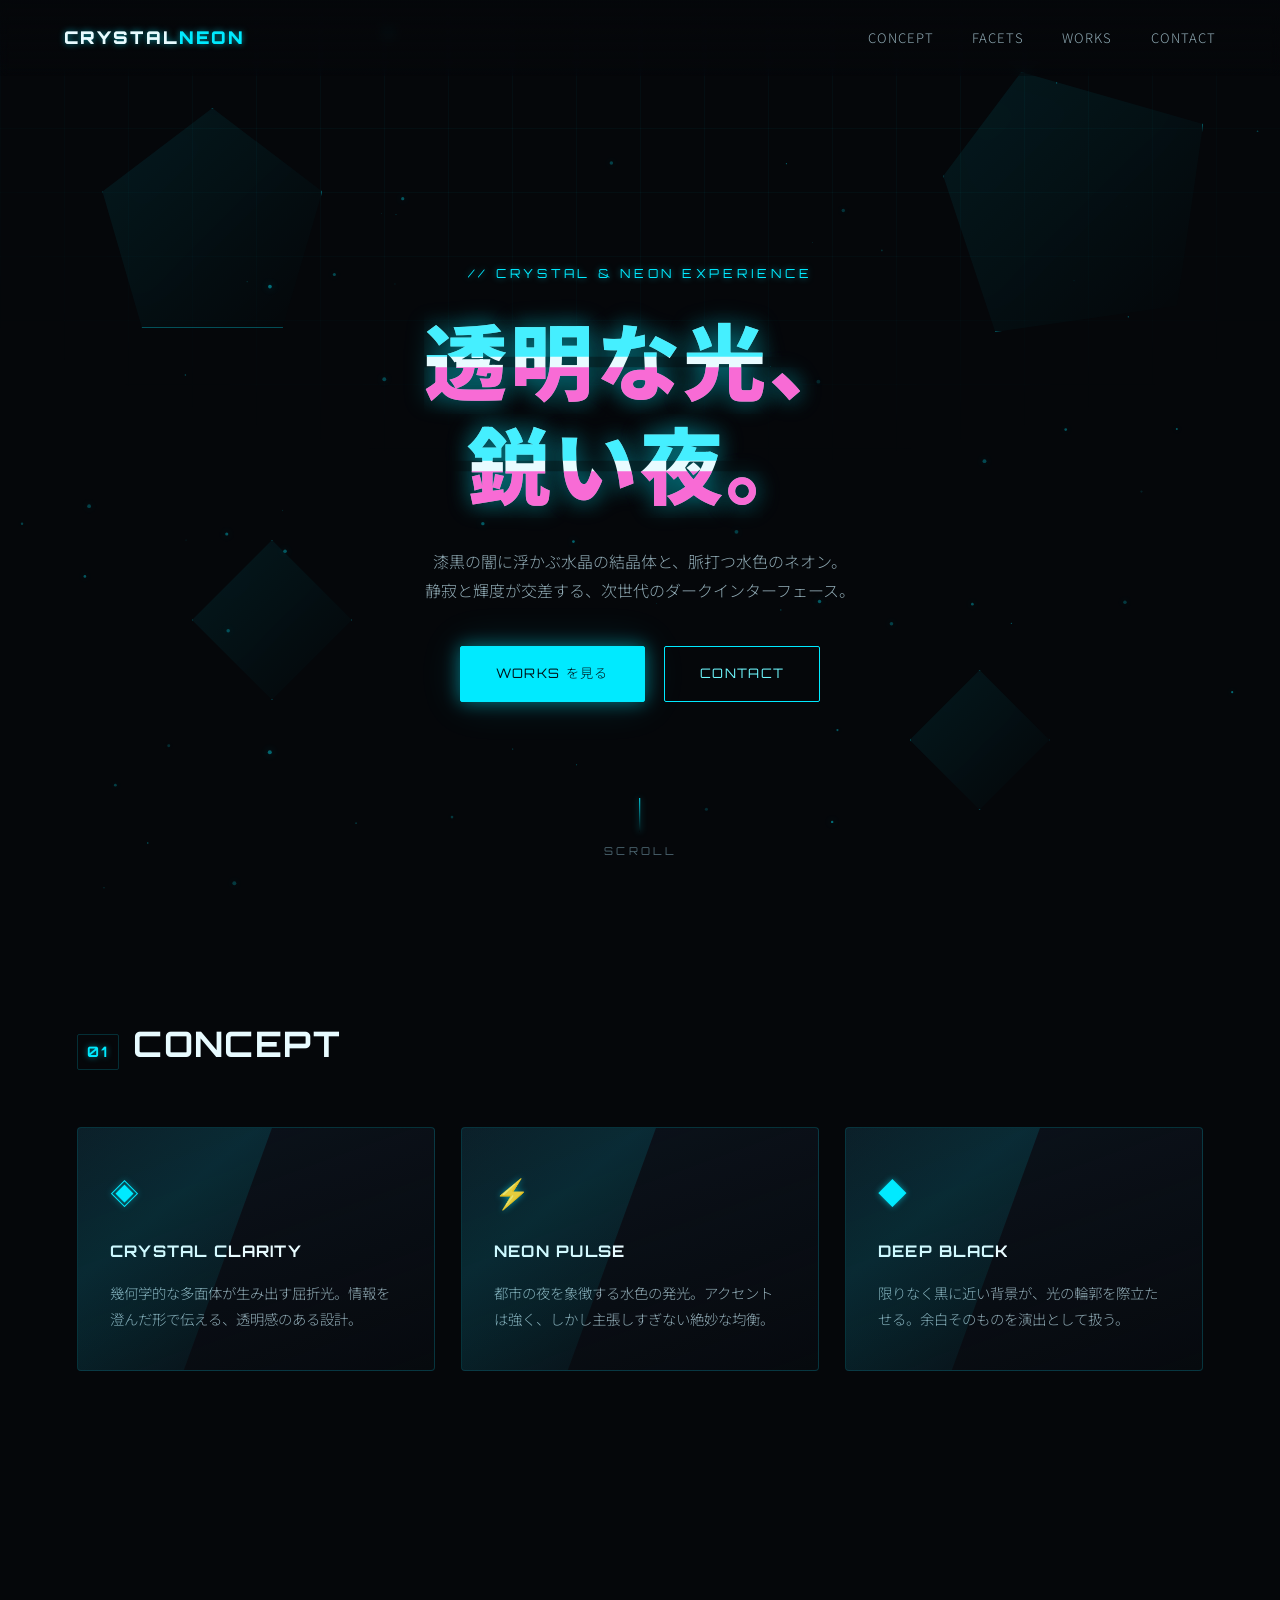
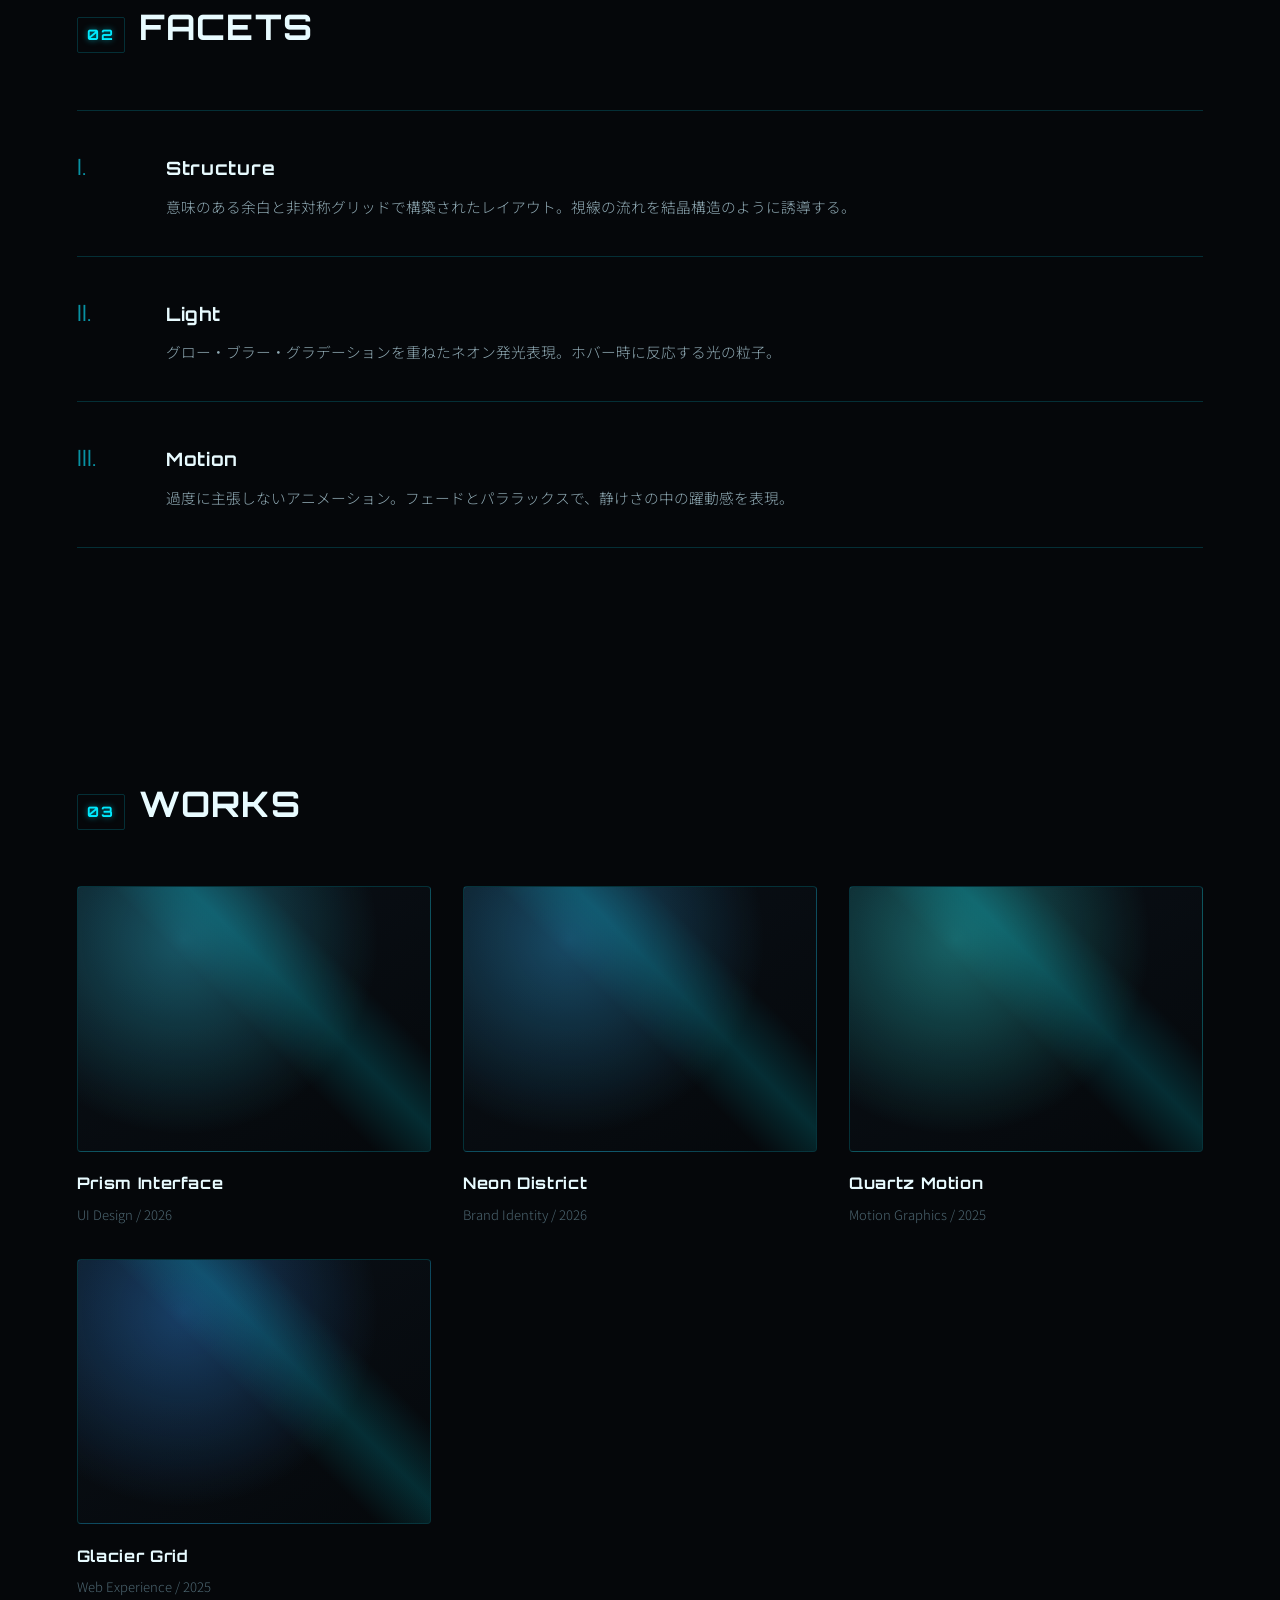
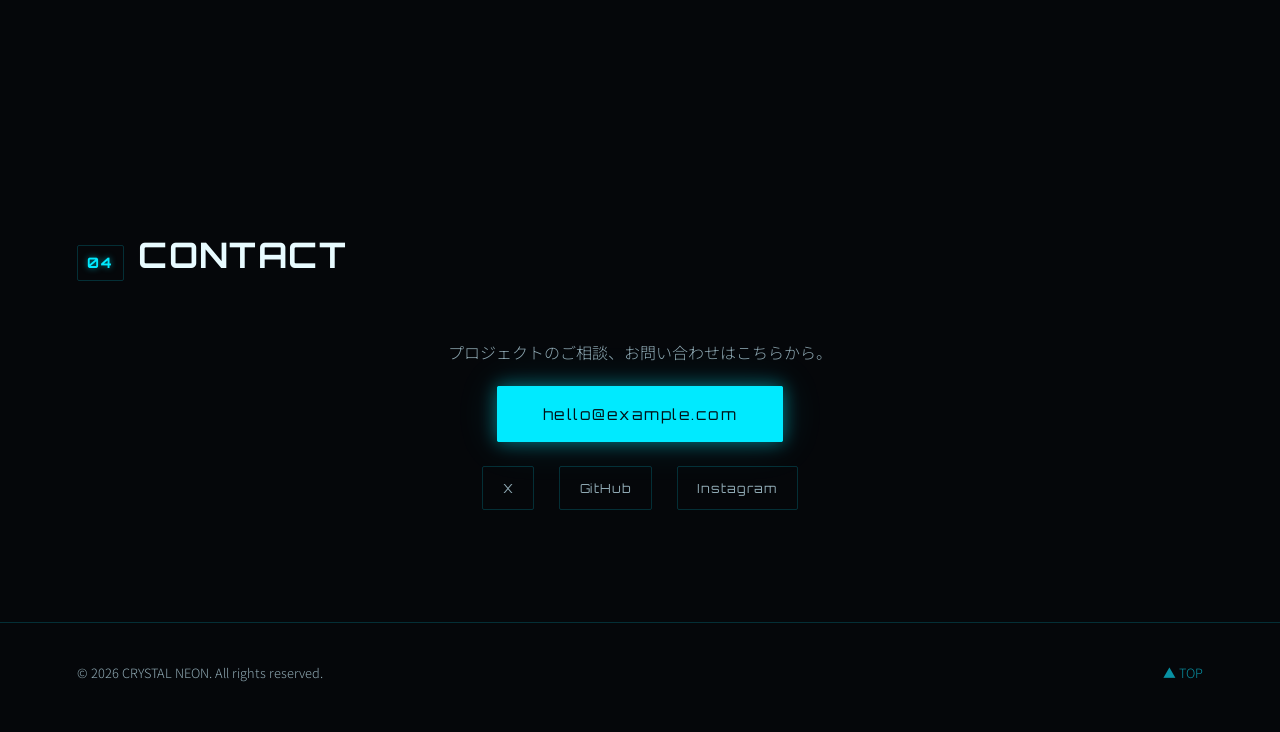
==== index.html @ 11f2b585 "feat: add crystal neon themed GitHub Pages site Add black-base/cyan-neon static landing page with he" ====
<!DOCTYPE html>
<html lang="ja">
<head>
<meta charset="UTF-8">
<meta name="viewport" content="width=device-width, initial-scale=1.0">
<title>CRYSTAL NEON</title>
<meta name="description" content="水晶とネオンをテーマにしたダークUIサイト">
<link rel="icon" href="data:image/svg+xml,<svg xmlns=%22http://www.w3.org/2000/svg%22 viewBox=%220 0 100 100%22><polygon points=%2250,5 90,35 75,95 25,95 10,35%22 fill=%22%2300111a%22 stroke=%22%2300eaff%22 stroke-width=%224%22/></svg>">
<link rel="preconnect" href="https://fonts.googleapis.com">
<link rel="preconnect" href="https://fonts.gstatic.com" crossorigin>
<link href="https://fonts.googleapis.com/css2?family=Orbitron:wght@500;700;900&family=Noto+Sans+JP:wght@300;400;600&display=swap" rel="stylesheet">
<link rel="stylesheet" href="assets/css/style.css">
</head>
<body>

<canvas id="fx" aria-hidden="true"></canvas>

<header class="site-header">
  <a href="#top" class="logo">CRYSTAL<span>NEON</span></a>
  <nav class="nav">
    <a href="#concept">Concept</a>
    <a href="#facets">Facets</a>
    <a href="#works">Works</a>
    <a href="#contact">Contact</a>
  </nav>
  <button class="nav-toggle" id="navToggle" aria-label="メニュー切り替え" aria-expanded="false">
    <span></span><span></span><span></span>
  </button>
</header>

<main id="top">

  <section class="hero" id="hero">
    <div class="hero-crystal" aria-hidden="true">
      <div class="facet f1"></div>
      <div class="facet f2"></div>
      <div class="facet f3"></div>
      <div class="facet f4"></div>
    </div>
    <p class="eyebrow">// CRYSTAL &amp; NEON EXPERIENCE</p>
    <h1 class="hero-title">
      <span class="glitch" data-text="透明な光、">透明な光、</span>
      <span class="glitch" data-text="鋭い夜。">鋭い夜。</span>
    </h1>
    <p class="hero-lead">
      漆黒の闇に浮かぶ水晶の結晶体と、脈打つ水色のネオン。<br>
      静寂と輝度が交差する、次世代のダークインターフェース。
    </p>
    <div class="hero-actions">
      <a href="#works" class="btn btn-primary">WORKS を見る</a>
      <a href="#contact" class="btn btn-ghost">CONTACT</a>
    </div>
    <div class="scroll-hint" aria-hidden="true"><span></span>SCROLL</div>
  </section>

  <section class="concept" id="concept">
    <h2 class="section-title"><span>01</span> CONCEPT</h2>
    <div class="concept-grid">
      <article class="concept-card">
        <div class="concept-icon">◈</div>
        <h3>CRYSTAL CLARITY</h3>
        <p>幾何学的な多面体が生み出す屈折光。情報を澄んだ形で伝える、透明感のある設計。</p>
      </article>
      <article class="concept-card">
        <div class="concept-icon">⚡</div>
        <h3>NEON PULSE</h3>
        <p>都市の夜を象徴する水色の発光。アクセントは強く、しかし主張しすぎない絶妙な均衡。</p>
      </article>
      <article class="concept-card">
        <div class="concept-icon">◆</div>
        <h3>DEEP BLACK</h3>
        <p>限りなく黒に近い背景が、光の輪郭を際立たせる。余白そのものを演出として扱う。</p>
      </article>
    </div>
  </section>

  <section class="facets" id="facets">
    <h2 class="section-title"><span>02</span> FACETS</h2>
    <div class="facet-list">
      <div class="facet-item">
        <span class="facet-num">I.</span>
        <div class="facet-body">
          <h3>Structure</h3>
          <p>意味のある余白と非対称グリッドで構築されたレイアウト。視線の流れを結晶構造のように誘導する。</p>
        </div>
      </div>
      <div class="facet-item">
        <span class="facet-num">II.</span>
        <div class="facet-body">
          <h3>Light</h3>
          <p>グロー・ブラー・グラデーションを重ねたネオン発光表現。ホバー時に反応する光の粒子。</p>
        </div>
      </div>
      <div class="facet-item">
        <span class="facet-num">III.</span>
        <div class="facet-body">
          <h3>Motion</h3>
          <p>過度に主張しないアニメーション。フェードとパララックスで、静けさの中の躍動感を表現。</p>
        </div>
      </div>
    </div>
  </section>

  <section class="works" id="works">
    <h2 class="section-title"><span>03</span> WORKS</h2>
    <div class="works-grid">
      <a class="work-card" href="#">
        <div class="work-thumb" style="--hue:190"></div>
        <h3>Prism Interface</h3>
        <p>UI Design / 2026</p>
      </a>
      <a class="work-card" href="#">
        <div class="work-thumb" style="--hue:200"></div>
        <h3>Neon District</h3>
        <p>Brand Identity / 2026</p>
      </a>
      <a class="work-card" href="#">
        <div class="work-thumb" style="--hue:180"></div>
        <h3>Quartz Motion</h3>
        <p>Motion Graphics / 2025</p>
      </a>
      <a class="work-card" href="#">
        <div class="work-thumb" style="--hue:210"></div>
        <h3>Glacier Grid</h3>
        <p>Web Experience / 2025</p>
      </a>
    </div>
  </section>

  <section class="contact" id="contact">
    <h2 class="section-title"><span>04</span> CONTACT</h2>
    <p class="contact-lead">プロジェクトのご相談、お問い合わせはこちらから。</p>
    <a class="btn btn-primary btn-large" href="mailto:hello@example.com">hello@example.com</a>
    <ul class="social-list">
      <li><a href="#" aria-label="X (Twitter)">X</a></li>
      <li><a href="#" aria-label="GitHub">GitHub</a></li>
      <li><a href="#" aria-label="Instagram">Instagram</a></li>
    </ul>
  </section>

</main>

<footer class="site-footer">
  <p>&copy; 2026 CRYSTAL NEON. All rights reserved.</p>
  <a href="#top" class="to-top">▲ TOP</a>
</footer>

<script src="assets/js/main.js" defer></script>
</body>
</html>
---- assets/css/style.css ----
/* =========================================================
   CRYSTAL NEON — base stylesheet
   Theme: black base / cyan neon highlight / faceted crystal motifs
   ========================================================= */

:root {
  --bg: #05070a;
  --bg-soft: #0a0f16;
  --panel: #0c131c;
  --panel-border: rgba(0, 234, 255, 0.18);
  --cyan: #00eaff;
  --cyan-soft: #6ff9ff;
  --cyan-dim: #0891a3;
  --ink: #e8fbff;
  --ink-dim: #8fa9b3;
  --ink-faint: #4c6570;

  --font-display: "Orbitron", "Noto Sans JP", sans-serif;
  --font-body: "Noto Sans JP", "Hiragino Kaku Gothic ProN", sans-serif;

  --glow-sm: 0 0 6px rgba(0, 234, 255, 0.55);
  --glow-md: 0 0 18px rgba(0, 234, 255, 0.45), 0 0 40px rgba(0, 234, 255, 0.15);
  --glow-lg: 0 0 40px rgba(0, 234, 255, 0.35), 0 0 90px rgba(0, 234, 255, 0.12);

  --ease: cubic-bezier(0.22, 1, 0.36, 1);
}

* { box-sizing: border-box; }

html {
  scroll-behavior: smooth;
}

body {
  margin: 0;
  background: var(--bg);
  color: var(--ink);
  font-family: var(--font-body);
  font-weight: 300;
  line-height: 1.8;
  overflow-x: hidden;
  -webkit-font-smoothing: antialiased;
}

::selection {
  background: var(--cyan);
  color: #00151a;
}

a {
  color: inherit;
  text-decoration: none;
}

img { max-width: 100%; display: block; }

h1, h2, h3 {
  font-family: var(--font-display);
  margin: 0;
  letter-spacing: 0.04em;
}

p { margin: 0; color: var(--ink-dim); }

/* background canvas: drifting neon particles */
#fx {
  position: fixed;
  inset: 0;
  width: 100%;
  height: 100%;
  z-index: 0;
  pointer-events: none;
  opacity: 0.7;
}

/* subtle crystalline grid overlay across whole page */
body::before {
  content: "";
  position: fixed;
  inset: 0;
  z-index: 0;
  pointer-events: none;
  background-image:
    linear-gradient(rgba(0, 234, 255, 0.035) 1px, transparent 1px),
    linear-gradient(90deg, rgba(0, 234, 255, 0.035) 1px, transparent 1px);
  background-size: 64px 64px;
  mask-image: radial-gradient(ellipse 80% 60% at 50% 0%, #000 40%, transparent 90%);
}

main, header, footer { position: relative; z-index: 1; }

/* =========================
   Header / Nav
   ========================= */
.site-header {
  position: fixed;
  top: 0;
  left: 0;
  right: 0;
  z-index: 50;
  display: flex;
  align-items: center;
  justify-content: space-between;
  padding: 1.4rem clamp(1.25rem, 5vw, 4rem);
  background: linear-gradient(to bottom, rgba(5, 7, 10, 0.9), transparent);
  backdrop-filter: blur(6px);
}

.logo {
  font-family: var(--font-display);
  font-weight: 900;
  font-size: 1.1rem;
  letter-spacing: 0.12em;
  color: var(--ink);
  text-shadow: var(--glow-sm);
}
.logo span { color: var(--cyan); }

.nav {
  display: flex;
  gap: clamp(1.2rem, 3vw, 2.4rem);
}

.nav a {
  position: relative;
  font-size: 0.82rem;
  letter-spacing: 0.08em;
  color: var(--ink-dim);
  text-transform: uppercase;
  transition: color 0.3s var(--ease);
}
.nav a::after {
  content: "";
  position: absolute;
  left: 0;
  bottom: -6px;
  width: 0;
  height: 1px;
  background: var(--cyan);
  box-shadow: var(--glow-sm);
  transition: width 0.35s var(--ease);
}
.nav a:hover {
  color: var(--cyan-soft);
}
.nav a:hover::after { width: 100%; }

.nav-toggle {
  display: none;
  flex-direction: column;
  gap: 5px;
  background: none;
  border: none;
  cursor: pointer;
  padding: 8px;
}
.nav-toggle span {
  width: 22px;
  height: 2px;
  background: var(--cyan);
  box-shadow: var(--glow-sm);
  transition: transform 0.3s var(--ease), opacity 0.3s var(--ease);
}

/* =========================
   Hero
   ========================= */
.hero {
  min-height: 100vh;
  display: flex;
  flex-direction: column;
  align-items: center;
  justify-content: center;
  text-align: center;
  padding: 8rem 1.5rem 4rem;
  position: relative;
}

.hero-crystal {
  position: absolute;
  inset: 0;
  z-index: -1;
  pointer-events: none;
}
.facet {
  position: absolute;
  border: 1px solid rgba(0, 234, 255, 0.28);
  background: linear-gradient(135deg, rgba(0, 234, 255, 0.08), rgba(0, 234, 255, 0));
  filter: drop-shadow(0 0 24px rgba(0, 234, 255, 0.18));
  animation: drift 14s ease-in-out infinite;
}
.f1 {
  width: 220px; height: 220px; top: 12%; left: 8%;
  clip-path: polygon(50% 0%, 100% 38%, 82% 100%, 18% 100%, 0% 38%);
  animation-delay: 0s;
}
.f2 {
  width: 160px; height: 160px; top: 60%; left: 15%;
  clip-path: polygon(50% 0%, 100% 50%, 50% 100%, 0% 50%);
  animation-delay: -4s;
}
.f3 {
  width: 260px; height: 260px; top: 8%; right: 6%;
  clip-path: polygon(30% 0%, 100% 20%, 90% 90%, 20% 100%, 0% 40%);
  animation-delay: -8s;
}
.f4 {
  width: 140px; height: 140px; bottom: 10%; right: 18%;
  clip-path: polygon(50% 0%, 100% 50%, 50% 100%, 0% 50%);
  animation-delay: -2s;
}

@keyframes drift {
  0%, 100% { transform: translateY(0) rotate(0deg); }
  50% { transform: translateY(-24px) rotate(6deg); }
}

.eyebrow {
  font-family: var(--font-display);
  font-size: 0.78rem;
  letter-spacing: 0.3em;
  color: var(--cyan);
  text-shadow: var(--glow-sm);
  margin-bottom: 1.6rem;
}

.hero-title {
  font-size: clamp(2.4rem, 7vw, 5.2rem);
  font-weight: 900;
  color: var(--ink);
  line-height: 1.25;
}
.hero-title span { display: block; }

.glitch {
  position: relative;
  display: inline-block;
  color: var(--ink);
  text-shadow: 0 0 24px rgba(0, 234, 255, 0.35);
}
.glitch::before,
.glitch::after {
  content: attr(data-text);
  position: absolute;
  inset: 0;
  opacity: 0.7;
}
.glitch::before {
  color: var(--cyan);
  clip-path: inset(0 0 55% 0);
  animation: glitch-a 5s infinite linear;
}
.glitch::after {
  color: #ff2ec4;
  clip-path: inset(55% 0 0 0);
  animation: glitch-b 6.5s infinite linear;
}
@keyframes glitch-a {
  0%, 92%, 100% { transform: translate(0, 0); opacity: 0; }
  93% { transform: translate(-3px, -1px); opacity: 0.8; }
  95% { transform: translate(3px, 1px); opacity: 0.6; }
  97% { transform: translate(-2px, 0); opacity: 0; }
}
@keyframes glitch-b {
  0%, 90%, 100% { transform: translate(0, 0); opacity: 0; }
  91% { transform: translate(3px, 1px); opacity: 0.7; }
  94% { transform: translate(-3px, -1px); opacity: 0.5; }
  96% { transform: translate(2px, 0); opacity: 0; }
}

.hero-lead {
  margin-top: 1.8rem;
  max-width: 42em;
  font-size: 1rem;
  color: var(--ink-dim);
}

.hero-actions {
  margin-top: 2.6rem;
  display: flex;
  gap: 1.2rem;
  flex-wrap: wrap;
  justify-content: center;
}

.btn {
  font-family: var(--font-display);
  font-size: 0.82rem;
  letter-spacing: 0.1em;
  padding: 0.95rem 2.2rem;
  border-radius: 2px;
  border: 1px solid var(--cyan);
  transition: all 0.35s var(--ease);
  position: relative;
  overflow: hidden;
}
.btn-primary {
  background: var(--cyan);
  color: #001217;
  box-shadow: var(--glow-md);
}
.btn-primary:hover {
  box-shadow: var(--glow-lg);
  transform: translateY(-2px);
}
.btn-ghost {
  background: transparent;
  color: var(--cyan-soft);
}
.btn-ghost:hover {
  background: rgba(0, 234, 255, 0.08);
  box-shadow: var(--glow-sm);
  transform: translateY(-2px);
}
.btn-large {
  padding: 1.1rem 2.8rem;
  font-size: 0.95rem;
}

.scroll-hint {
  position: absolute;
  bottom: 2.4rem;
  left: 50%;
  transform: translateX(-50%);
  display: flex;
  flex-direction: column;
  align-items: center;
  gap: 0.6rem;
  font-family: var(--font-display);
  font-size: 0.68rem;
  letter-spacing: 0.3em;
  color: var(--ink-faint);
}
.scroll-hint span {
  width: 1px;
  height: 34px;
  background: linear-gradient(var(--cyan), transparent);
  box-shadow: var(--glow-sm);
  animation: scroll-line 2.2s ease-in-out infinite;
}
@keyframes scroll-line {
  0% { transform: scaleY(0); transform-origin: top; opacity: 0; }
  40% { transform: scaleY(1); transform-origin: top; opacity: 1; }
  60% { transform: scaleY(1); transform-origin: bottom; opacity: 1; }
  100% { transform: scaleY(0); transform-origin: bottom; opacity: 0; }
}

/* =========================
   Section shared
   ========================= */
section {
  padding: 7rem clamp(1.5rem, 6vw, 6rem);
  max-width: 1280px;
  margin: 0 auto;
}

.section-title {
  display: flex;
  align-items: baseline;
  gap: 0.9rem;
  font-size: clamp(1.6rem, 3vw, 2.2rem);
  color: var(--ink);
  margin-bottom: 3.2rem;
}
.section-title span {
  font-size: 0.9rem;
  color: var(--cyan);
  text-shadow: var(--glow-sm);
  border: 1px solid var(--panel-border);
  padding: 0.25rem 0.6rem;
  border-radius: 2px;
}

/* reveal-on-scroll */
.reveal {
  opacity: 0;
  transform: translateY(28px);
  transition: opacity 0.8s var(--ease), transform 0.8s var(--ease);
}
.reveal.is-visible {
  opacity: 1;
  transform: translateY(0);
}

/* =========================
   Concept
   ========================= */
.concept-grid {
  display: grid;
  grid-template-columns: repeat(auto-fit, minmax(240px, 1fr));
  gap: 1.6rem;
}

.concept-card {
  background: linear-gradient(160deg, var(--panel), rgba(10, 15, 22, 0.4));
  border: 1px solid var(--panel-border);
  border-radius: 4px;
  padding: 2.4rem 2rem;
  position: relative;
  overflow: hidden;
  transition: transform 0.4s var(--ease), border-color 0.4s var(--ease), box-shadow 0.4s var(--ease);
}
.concept-card::before {
  content: "";
  position: absolute;
  top: -60%;
  left: -20%;
  width: 60%;
  height: 220%;
  background: linear-gradient(120deg, transparent, rgba(0, 234, 255, 0.12), transparent);
  transform: rotate(20deg);
  transition: transform 0.6s var(--ease);
}
.concept-card:hover {
  transform: translateY(-6px);
  border-color: var(--cyan);
  box-shadow: var(--glow-md);
}
.concept-card:hover::before {
  transform: rotate(20deg) translateX(160%);
}
.concept-icon {
  font-size: 1.8rem;
  color: var(--cyan);
  text-shadow: var(--glow-sm);
  margin-bottom: 1.2rem;
}
.concept-card h3 {
  font-size: 1rem;
  letter-spacing: 0.08em;
  margin-bottom: 0.9rem;
  color: var(--ink);
}
.concept-card p {
  font-size: 0.9rem;
}

/* =========================
   Facets (list)
   ========================= */
.facet-list {
  display: flex;
  flex-direction: column;
  gap: 0;
}
.facet-item {
  display: flex;
  gap: 2rem;
  padding: 2.2rem 0;
  border-top: 1px solid var(--panel-border);
  align-items: baseline;
}
.facet-item:last-child { border-bottom: 1px solid var(--panel-border); }

.facet-num {
  font-family: var(--font-display);
  font-size: 1.4rem;
  color: var(--cyan-dim);
  min-width: 3ch;
}
.facet-body h3 {
  font-size: 1.15rem;
  color: var(--ink);
  margin-bottom: 0.6rem;
}
.facet-body p {
  font-size: 0.92rem;
  max-width: 52em;
}

/* =========================
   Works
   ========================= */
.works-grid {
  display: grid;
  grid-template-columns: repeat(auto-fit, minmax(260px, 1fr));
  gap: 2rem;
}
.work-card {
  display: block;
  group: work;
}
.work-thumb {
  aspect-ratio: 4 / 3;
  border-radius: 4px;
  border: 1px solid var(--panel-border);
  background:
    radial-gradient(circle at 30% 20%, hsla(var(--hue, 190), 100%, 60%, 0.35), transparent 60%),
    linear-gradient(150deg, #0a1017, #05080b);
  position: relative;
  overflow: hidden;
  transition: border-color 0.4s var(--ease), box-shadow 0.4s var(--ease), transform 0.4s var(--ease);
}
.work-thumb::after {
  content: "";
  position: absolute;
  inset: 0;
  background-image: linear-gradient(45deg, transparent 45%, rgba(0,234,255,0.16) 50%, transparent 55%);
  background-size: 250% 250%;
  background-position: 0% 0%;
  transition: background-position 0.7s var(--ease);
}
.work-card:hover .work-thumb {
  transform: translateY(-4px);
  border-color: var(--cyan);
  box-shadow: var(--glow-md);
}
.work-card:hover .work-thumb::after {
  background-position: 100% 100%;
}
.work-card h3 {
  margin-top: 1.1rem;
  font-size: 1rem;
  color: var(--ink);
}
.work-card p {
  margin-top: 0.3rem;
  font-size: 0.82rem;
  color: var(--ink-faint);
}

/* =========================
   Contact
   ========================= */
.contact {
  text-align: center;
}
.contact-lead {
  font-size: 1rem;
  margin-bottom: 2rem;
}
.social-list {
  list-style: none;
  display: flex;
  gap: 1.6rem;
  justify-content: center;
  margin: 2.4rem 0 0;
  padding: 0;
}
.social-list a {
  font-family: var(--font-display);
  font-size: 0.78rem;
  letter-spacing: 0.08em;
  color: var(--ink-dim);
  border: 1px solid var(--panel-border);
  padding: 0.6rem 1.2rem;
  border-radius: 2px;
  transition: all 0.3s var(--ease);
  display: inline-block;
}
.social-list a:hover {
  color: var(--cyan);
  border-color: var(--cyan);
  box-shadow: var(--glow-sm);
}

/* =========================
   Footer
   ========================= */
.site-footer {
  display: flex;
  align-items: center;
  justify-content: space-between;
  padding: 2.4rem clamp(1.5rem, 6vw, 6rem) 3rem;
  border-top: 1px solid var(--panel-border);
  font-size: 0.8rem;
  color: var(--ink-faint);
  max-width: 1280px;
  margin: 0 auto;
}
.to-top {
  color: var(--cyan-dim);
  transition: color 0.3s var(--ease), text-shadow 0.3s var(--ease);
}
.to-top:hover {
  color: var(--cyan);
  text-shadow: var(--glow-sm);
}

/* =========================
   Responsive
   ========================= */
@media (max-width: 760px) {
  .nav {
    position: fixed;
    top: 0;
    right: 0;
    height: 100vh;
    width: min(78vw, 320px);
    background: rgba(5, 8, 11, 0.97);
    border-left: 1px solid var(--panel-border);
    flex-direction: column;
    justify-content: center;
    align-items: flex-start;
    gap: 2rem;
    padding: 2rem 2.4rem;
    transform: translateX(100%);
    transition: transform 0.4s var(--ease);
  }
  .nav.is-open { transform: translateX(0); }
  .nav-toggle { display: flex; }
  .nav-toggle.is-open span:nth-child(1) { transform: translateY(7px) rotate(45deg); }
  .nav-toggle.is-open span:nth-child(2) { opacity: 0; }
  .nav-toggle.is-open span:nth-child(3) { transform: translateY(-7px) rotate(-45deg); }

  .site-footer { flex-direction: column; gap: 1rem; text-align: center; }
}

@media (prefers-reduced-motion: reduce) {
  html { scroll-behavior: auto; }
  .facet, .glitch::before, .glitch::after, .scroll-hint span {
    animation: none !important;
  }
  .reveal {
    opacity: 1;
    transform: none;
    transition: none;
  }
}
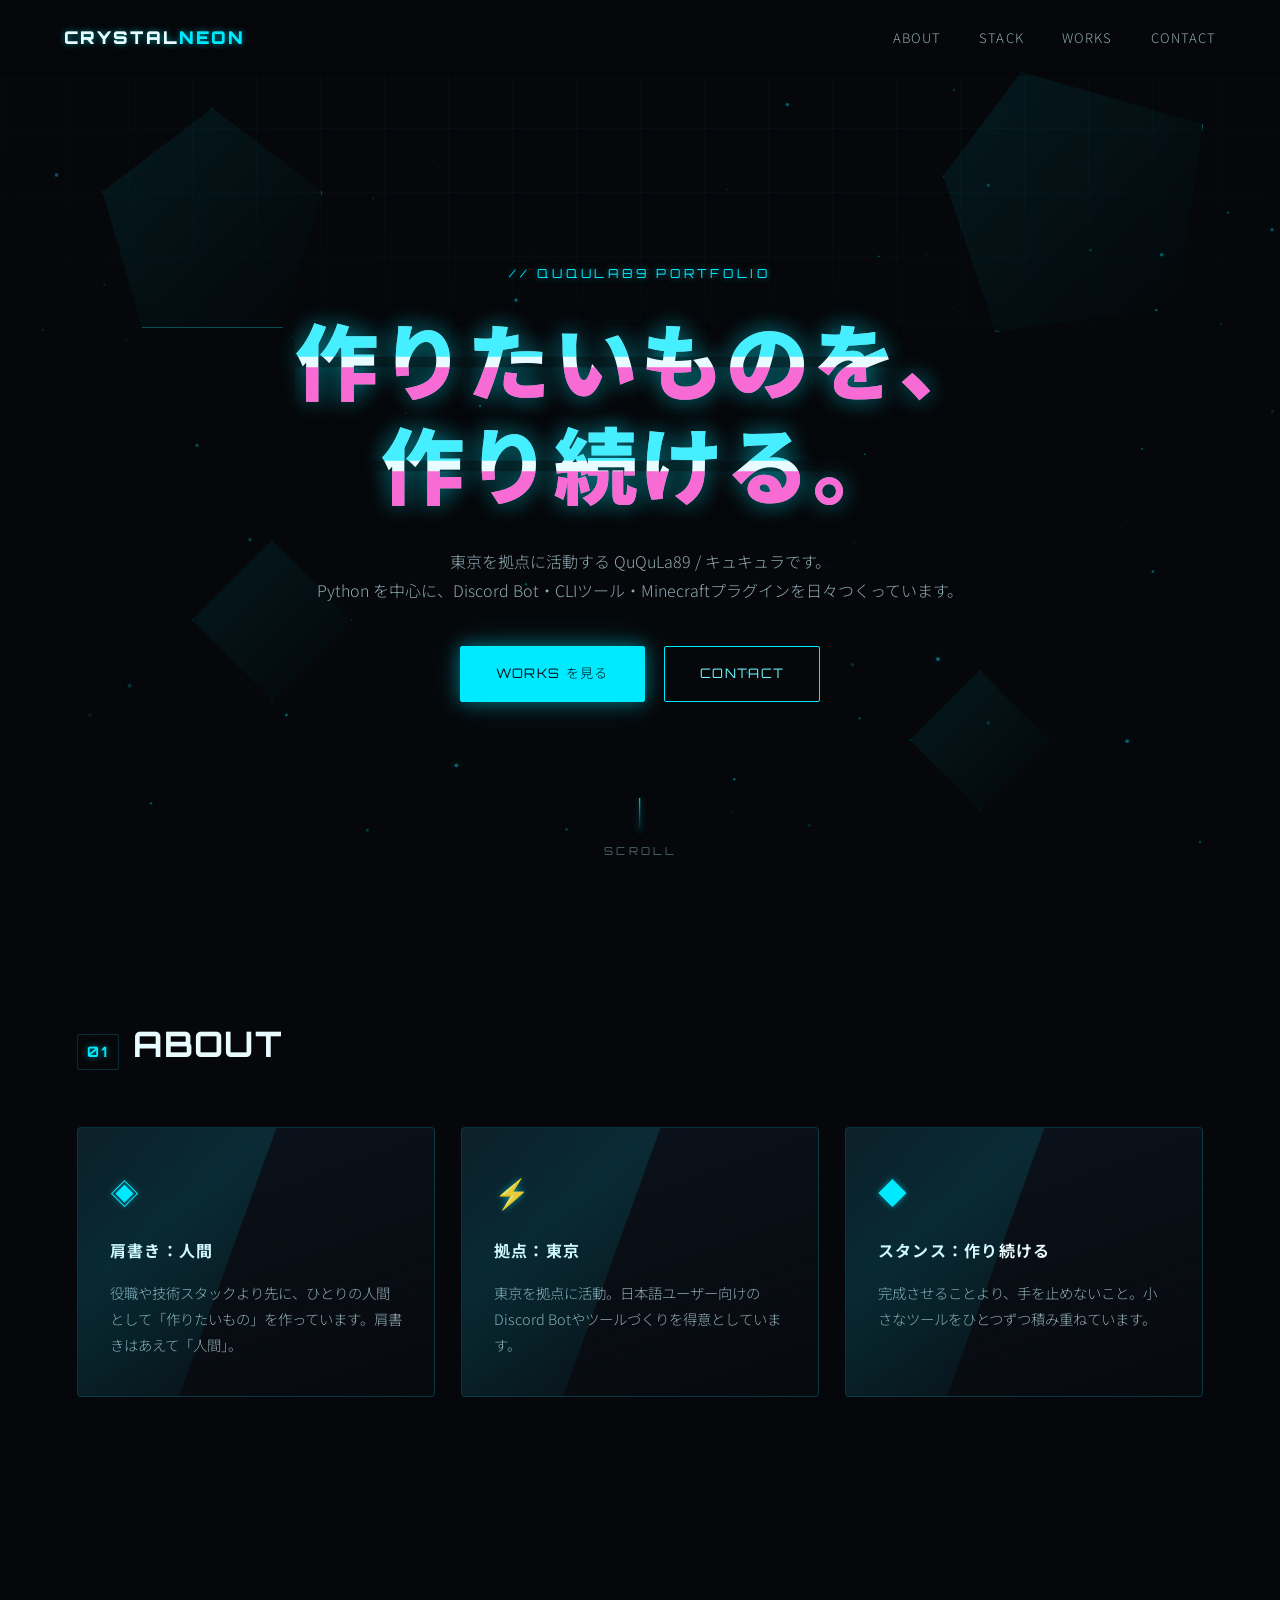
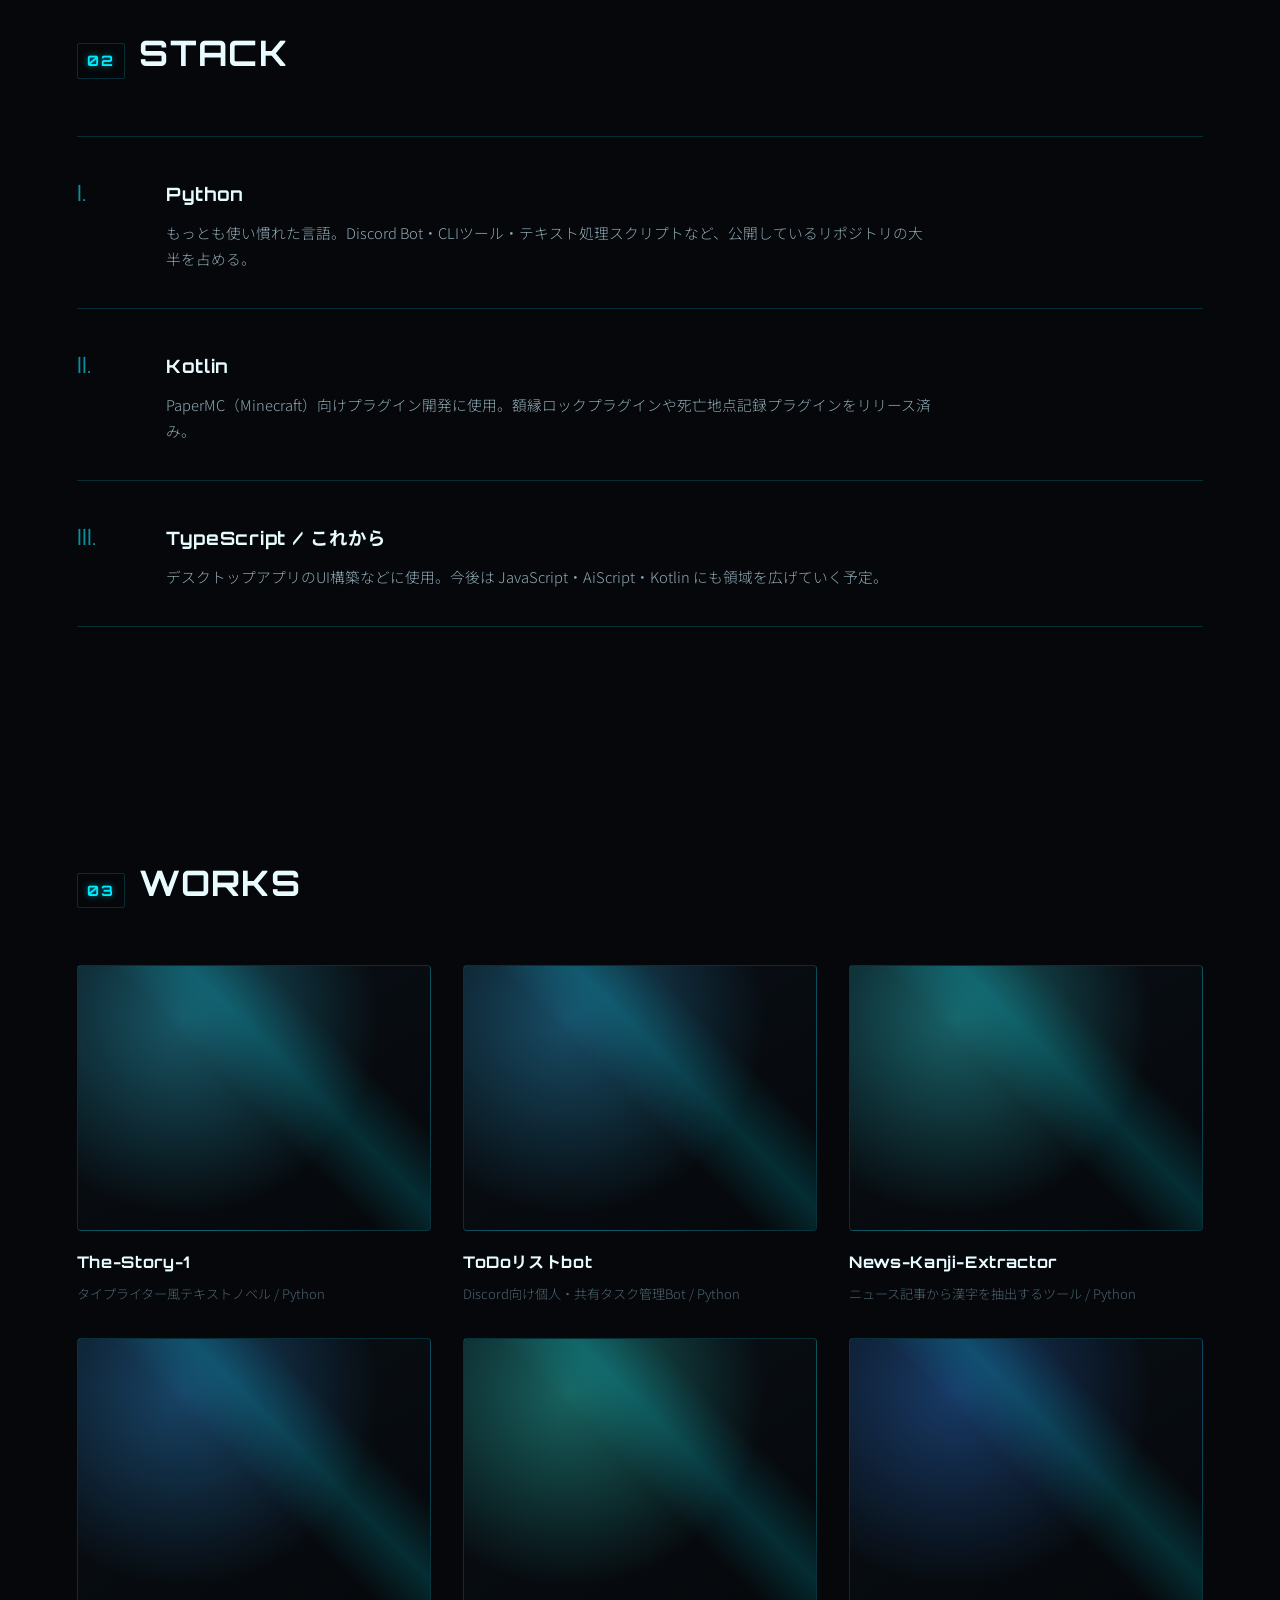
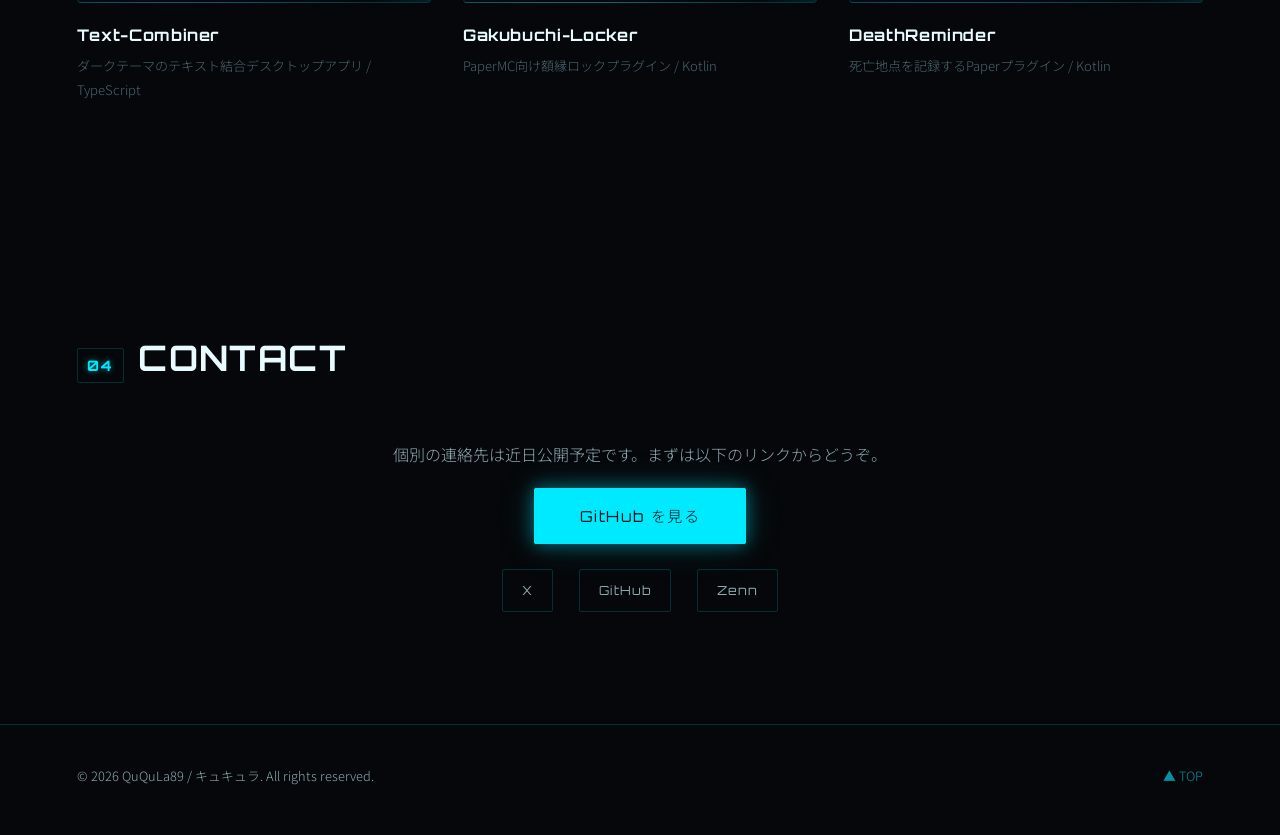
==== commit 3efe36d9: "content: personalize copy for QuQuLa89 based on actual GitHub profile Replace placeholder hero/about" ====
--- a/index.html
+++ b/index.html
@@ -3,8 +3,8 @@
 <head>
 <meta charset="UTF-8">
 <meta name="viewport" content="width=device-width, initial-scale=1.0">
-<title>CRYSTAL NEON</title>
-<meta name="description" content="水晶とネオンをテーマにしたダークUIサイト">
+<title>CRYSTAL NEON | QuQuLa89 Portfolio</title>
+<meta name="description" content="QuQuLa89（キュキュラ）のポートフォリオサイト。Python・Kotlin・TypeScriptで作るツール、Discord Bot、Minecraftプラグインを紹介。">
 <link rel="icon" href="data:image/svg+xml,<svg xmlns=%22http://www.w3.org/2000/svg%22 viewBox=%220 0 100 100%22><polygon points=%2250,5 90,35 75,95 25,95 10,35%22 fill=%22%2300111a%22 stroke=%22%2300eaff%22 stroke-width=%224%22/></svg>">
 <link rel="preconnect" href="https://fonts.googleapis.com">
 <link rel="preconnect" href="https://fonts.gstatic.com" crossorigin>
@@ -18,8 +18,8 @@
 <header class="site-header">
   <a href="#top" class="logo">CRYSTAL<span>NEON</span></a>
   <nav class="nav">
-    <a href="#concept">Concept</a>
-    <a href="#facets">Facets</a>
+    <a href="#concept">About</a>
+    <a href="#facets">Stack</a>
     <a href="#works">Works</a>
     <a href="#contact">Contact</a>
   </nav>
@@ -37,14 +37,14 @@
       <div class="facet f3"></div>
       <div class="facet f4"></div>
     </div>
-    <p class="eyebrow">// CRYSTAL &amp; NEON EXPERIENCE</p>
+    <p class="eyebrow">// QUQULA89 PORTFOLIO</p>
     <h1 class="hero-title">
-      <span class="glitch" data-text="透明な光、">透明な光、</span>
-      <span class="glitch" data-text="鋭い夜。">鋭い夜。</span>
+      <span class="glitch" data-text="作りたいものを、">作りたいものを、</span>
+      <span class="glitch" data-text="作り続ける。">作り続ける。</span>
     </h1>
     <p class="hero-lead">
-      漆黒の闇に浮かぶ水晶の結晶体と、脈打つ水色のネオン。<br>
-      静寂と輝度が交差する、次世代のダークインターフェース。
+      東京を拠点に活動する QuQuLa89 / キュキュラです。<br>
+      Python を中心に、Discord Bot・CLIツール・Minecraftプラグインを日々つくっています。
     </p>
     <div class="hero-actions">
       <a href="#works" class="btn btn-primary">WORKS を見る</a>
@@ -54,48 +54,48 @@
   </section>
 
   <section class="concept" id="concept">
-    <h2 class="section-title"><span>01</span> CONCEPT</h2>
+    <h2 class="section-title"><span>01</span> ABOUT</h2>
     <div class="concept-grid">
       <article class="concept-card">
         <div class="concept-icon">◈</div>
-        <h3>CRYSTAL CLARITY</h3>
-        <p>幾何学的な多面体が生み出す屈折光。情報を澄んだ形で伝える、透明感のある設計。</p>
+        <h3>肩書き：人間</h3>
+        <p>役職や技術スタックより先に、ひとりの人間として「作りたいもの」を作っています。肩書きはあえて「人間」。</p>
       </article>
       <article class="concept-card">
         <div class="concept-icon">⚡</div>
-        <h3>NEON PULSE</h3>
-        <p>都市の夜を象徴する水色の発光。アクセントは強く、しかし主張しすぎない絶妙な均衡。</p>
+        <h3>拠点：東京</h3>
+        <p>東京を拠点に活動。日本語ユーザー向けのDiscord Botやツールづくりを得意としています。</p>
       </article>
       <article class="concept-card">
         <div class="concept-icon">◆</div>
-        <h3>DEEP BLACK</h3>
-        <p>限りなく黒に近い背景が、光の輪郭を際立たせる。余白そのものを演出として扱う。</p>
+        <h3>スタンス：作り続ける</h3>
+        <p>完成させることより、手を止めないこと。小さなツールをひとつずつ積み重ねています。</p>
       </article>
     </div>
   </section>
 
   <section class="facets" id="facets">
-    <h2 class="section-title"><span>02</span> FACETS</h2>
+    <h2 class="section-title"><span>02</span> STACK</h2>
     <div class="facet-list">
       <div class="facet-item">
         <span class="facet-num">I.</span>
         <div class="facet-body">
-          <h3>Structure</h3>
-          <p>意味のある余白と非対称グリッドで構築されたレイアウト。視線の流れを結晶構造のように誘導する。</p>
+          <h3>Python</h3>
+          <p>もっとも使い慣れた言語。Discord Bot・CLIツール・テキスト処理スクリプトなど、公開しているリポジトリの大半を占める。</p>
         </div>
       </div>
       <div class="facet-item">
         <span class="facet-num">II.</span>
         <div class="facet-body">
-          <h3>Light</h3>
-          <p>グロー・ブラー・グラデーションを重ねたネオン発光表現。ホバー時に反応する光の粒子。</p>
+          <h3>Kotlin</h3>
+          <p>PaperMC（Minecraft）向けプラグイン開発に使用。額縁ロックプラグインや死亡地点記録プラグインをリリース済み。</p>
         </div>
       </div>
       <div class="facet-item">
         <span class="facet-num">III.</span>
         <div class="facet-body">
-          <h3>Motion</h3>
-          <p>過度に主張しないアニメーション。フェードとパララックスで、静けさの中の躍動感を表現。</p>
+          <h3>TypeScript / これから</h3>
+          <p>デスクトップアプリのUI構築などに使用。今後は JavaScript・AiScript・Kotlin にも領域を広げていく予定。</p>
         </div>
       </div>
     </div>
@@ -104,44 +104,54 @@
   <section class="works" id="works">
     <h2 class="section-title"><span>03</span> WORKS</h2>
     <div class="works-grid">
-      <a class="work-card" href="#">
+      <a class="work-card" href="https://github.com/QuQuLa89/The-Story-1" target="_blank" rel="noopener">
         <div class="work-thumb" style="--hue:190"></div>
-        <h3>Prism Interface</h3>
-        <p>UI Design / 2026</p>
+        <h3>The-Story-1</h3>
+        <p>タイプライター風テキストノベル / Python</p>
       </a>
-      <a class="work-card" href="#">
-        <div class="work-thumb" style="--hue:200"></div>
-        <h3>Neon District</h3>
-        <p>Brand Identity / 2026</p>
+      <a class="work-card" href="https://github.com/QuQuLa89/Discord-ToDo-Bot-for-Japanese" target="_blank" rel="noopener">
+        <div class="work-thumb" style="--hue:198"></div>
+        <h3>ToDoリストbot</h3>
+        <p>Discord向け個人・共有タスク管理Bot / Python</p>
       </a>
-      <a class="work-card" href="#">
-        <div class="work-thumb" style="--hue:180"></div>
-        <h3>Quartz Motion</h3>
-        <p>Motion Graphics / 2025</p>
+      <a class="work-card" href="https://github.com/QuQuLa89/News-Kanji-Extractor" target="_blank" rel="noopener">
+        <div class="work-thumb" style="--hue:182"></div>
+        <h3>News-Kanji-Extractor</h3>
+        <p>ニュース記事から漢字を抽出するツール / Python</p>
       </a>
-      <a class="work-card" href="#">
-        <div class="work-thumb" style="--hue:210"></div>
-        <h3>Glacier Grid</h3>
-        <p>Web Experience / 2025</p>
+      <a class="work-card" href="https://github.com/QuQuLa89/Text-Combiner" target="_blank" rel="noopener">
+        <div class="work-thumb" style="--hue:206"></div>
+        <h3>Text-Combiner</h3>
+        <p>ダークテーマのテキスト結合デスクトップアプリ / TypeScript</p>
+      </a>
+      <a class="work-card" href="https://github.com/QuQuLa89/Gakubuchi-Locker" target="_blank" rel="noopener">
+        <div class="work-thumb" style="--hue:174"></div>
+        <h3>Gakubuchi-Locker</h3>
+        <p>PaperMC向け額縁ロックプラグイン / Kotlin</p>
+      </a>
+      <a class="work-card" href="https://github.com/QuQuLa89/Death-Reminder" target="_blank" rel="noopener">
+        <div class="work-thumb" style="--hue:214"></div>
+        <h3>DeathReminder</h3>
+        <p>死亡地点を記録するPaperプラグイン / Kotlin</p>
       </a>
     </div>
   </section>
 
   <section class="contact" id="contact">
     <h2 class="section-title"><span>04</span> CONTACT</h2>
-    <p class="contact-lead">プロジェクトのご相談、お問い合わせはこちらから。</p>
-    <a class="btn btn-primary btn-large" href="mailto:hello@example.com">hello@example.com</a>
+    <p class="contact-lead">個別の連絡先は近日公開予定です。まずは以下のリンクからどうぞ。</p>
+    <a class="btn btn-primary btn-large" href="https://github.com/QuQuLa89" target="_blank" rel="noopener">GitHub を見る</a>
     <ul class="social-list">
-      <li><a href="#" aria-label="X (Twitter)">X</a></li>
-      <li><a href="#" aria-label="GitHub">GitHub</a></li>
-      <li><a href="#" aria-label="Instagram">Instagram</a></li>
+      <li><a href="https://x.com/QuQuLa89" target="_blank" rel="noopener" aria-label="X (Twitter)">X</a></li>
+      <li><a href="https://github.com/QuQuLa89" target="_blank" rel="noopener" aria-label="GitHub">GitHub</a></li>
+      <li><a href="https://zenn.dev/ququla89" target="_blank" rel="noopener" aria-label="Zenn">Zenn</a></li>
     </ul>
   </section>
 
 </main>
 
 <footer class="site-footer">
-  <p>&copy; 2026 CRYSTAL NEON. All rights reserved.</p>
+  <p>&copy; 2026 QuQuLa89 / キュキュラ. All rights reserved.</p>
   <a href="#top" class="to-top">▲ TOP</a>
 </footer>
 
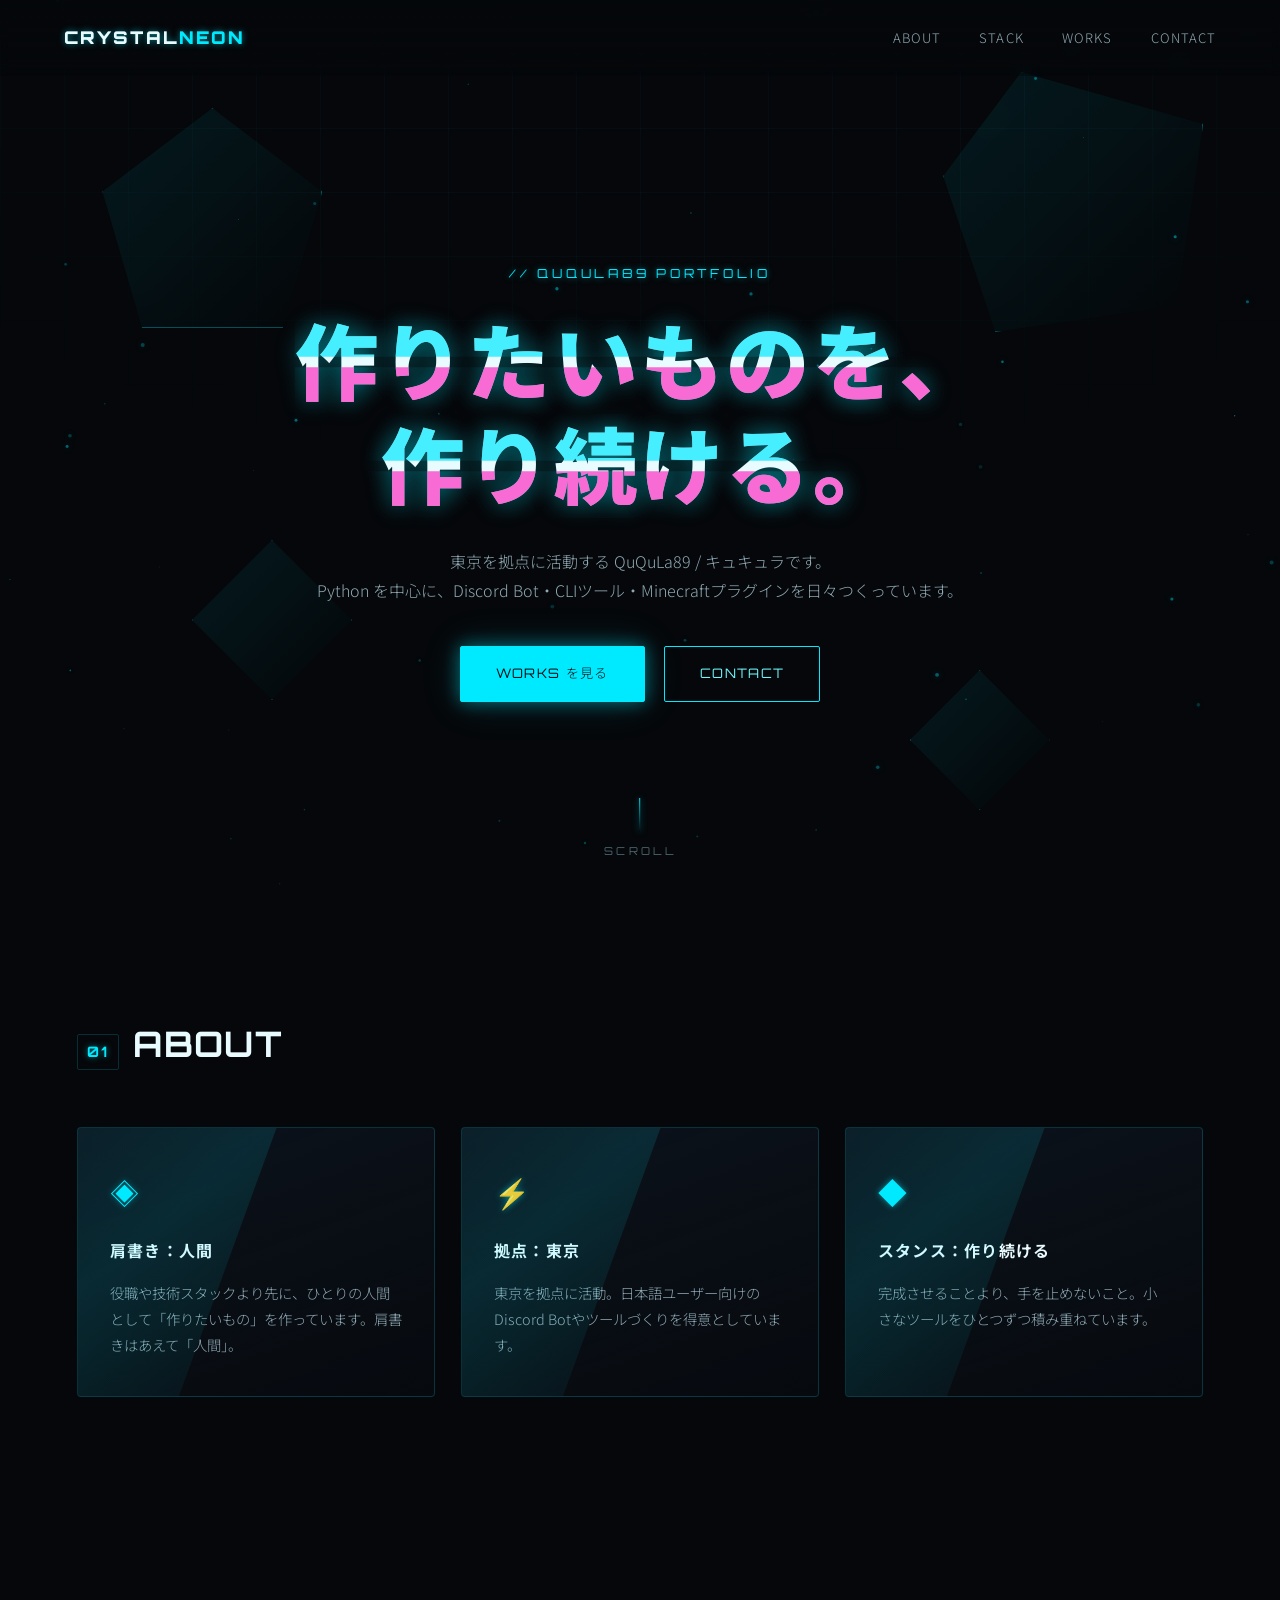
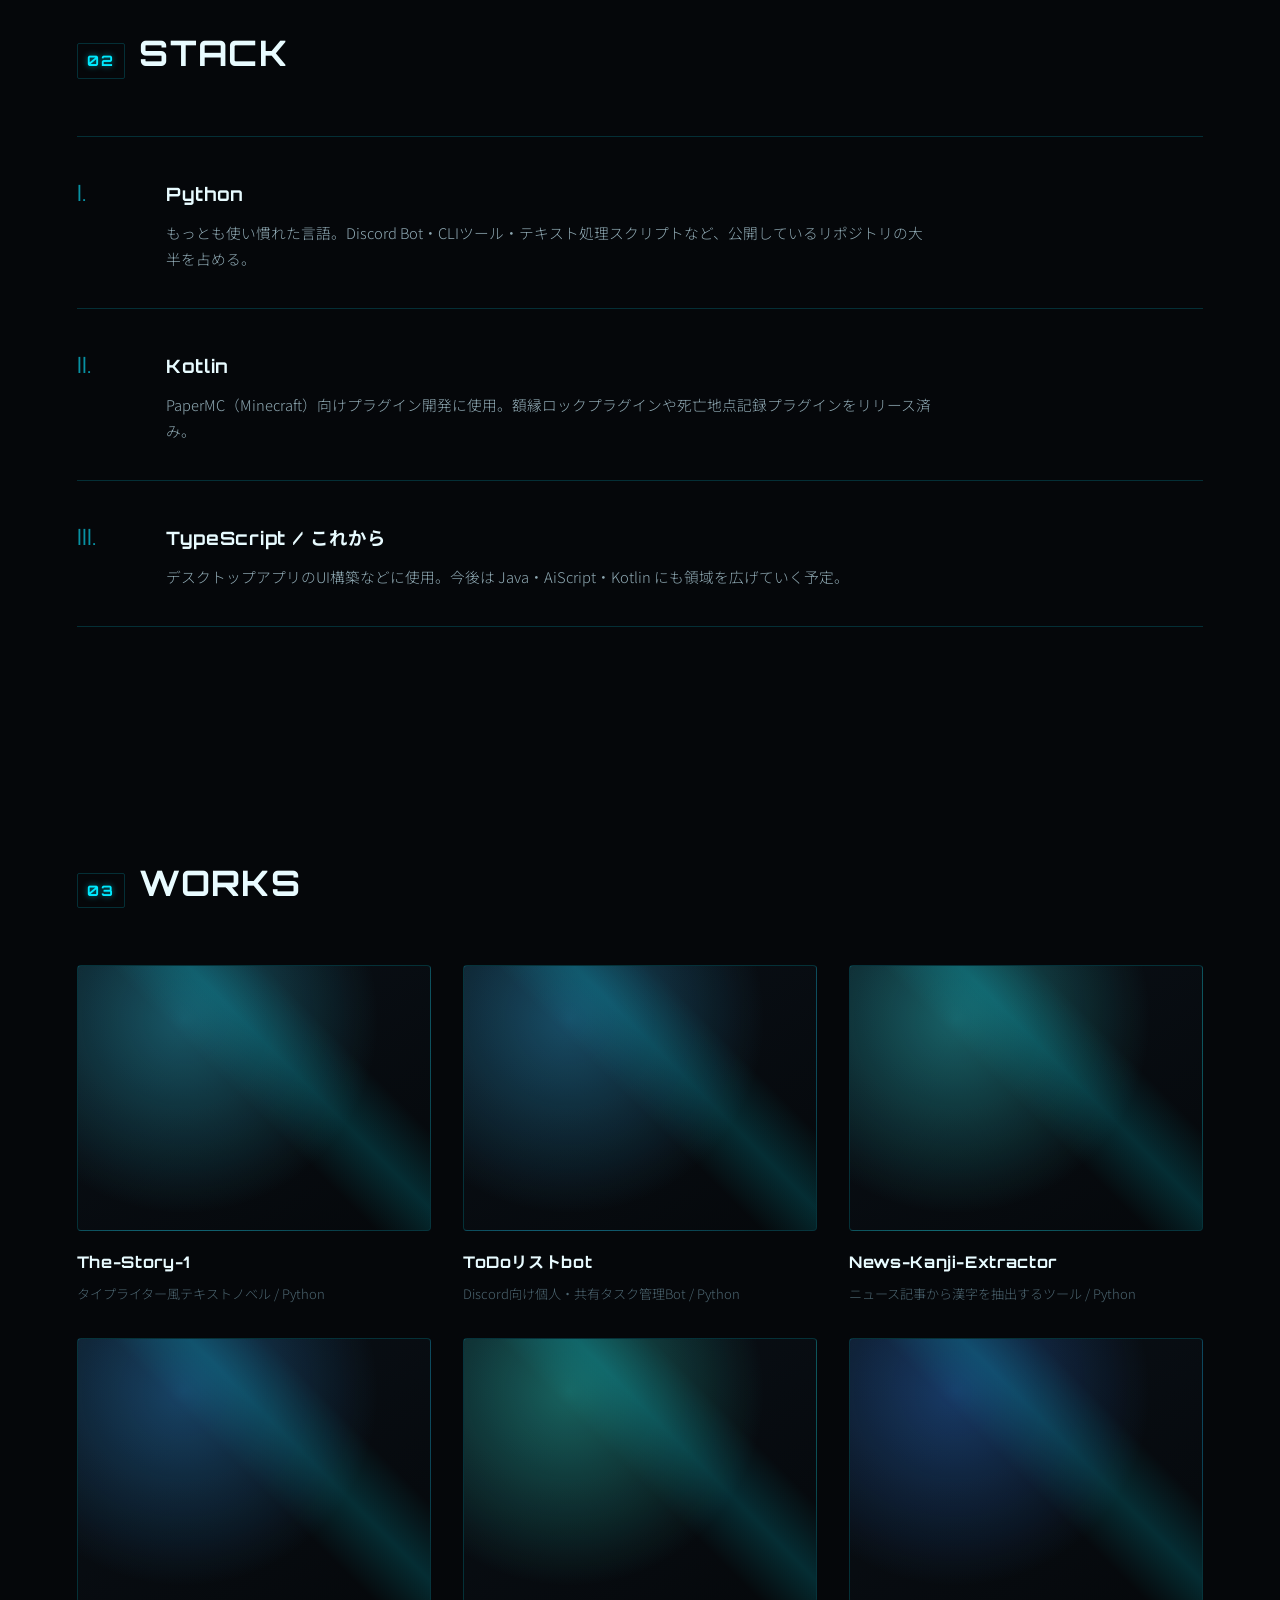
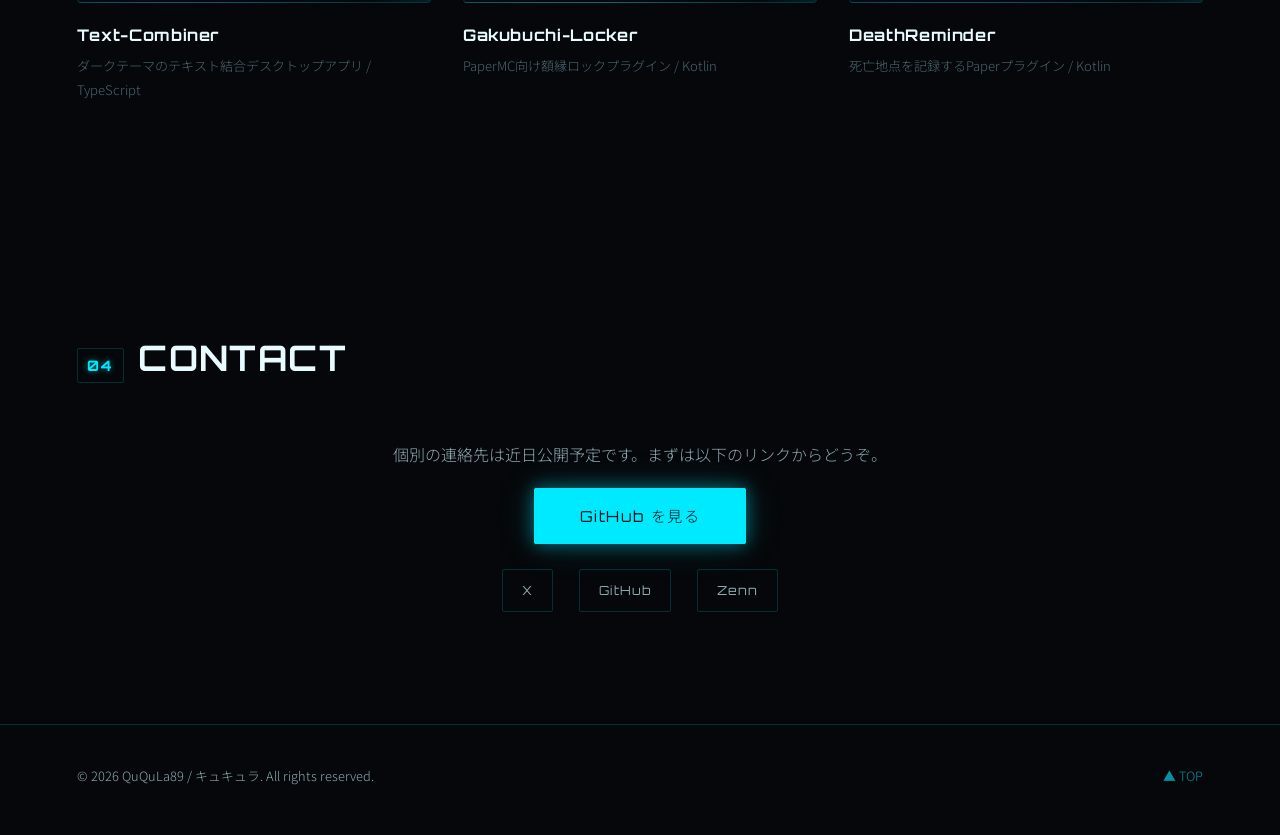
==== commit 1e19fe76: "changed texts" ====
--- a/index.html
+++ b/index.html
@@ -95,7 +95,7 @@
         <span class="facet-num">III.</span>
         <div class="facet-body">
           <h3>TypeScript / これから</h3>
-          <p>デスクトップアプリのUI構築などに使用。今後は JavaScript・AiScript・Kotlin にも領域を広げていく予定。</p>
+          <p>デスクトップアプリのUI構築などに使用。今後は Java・AiScript・Kotlin にも領域を広げていく予定。</p>
         </div>
       </div>
     </div>
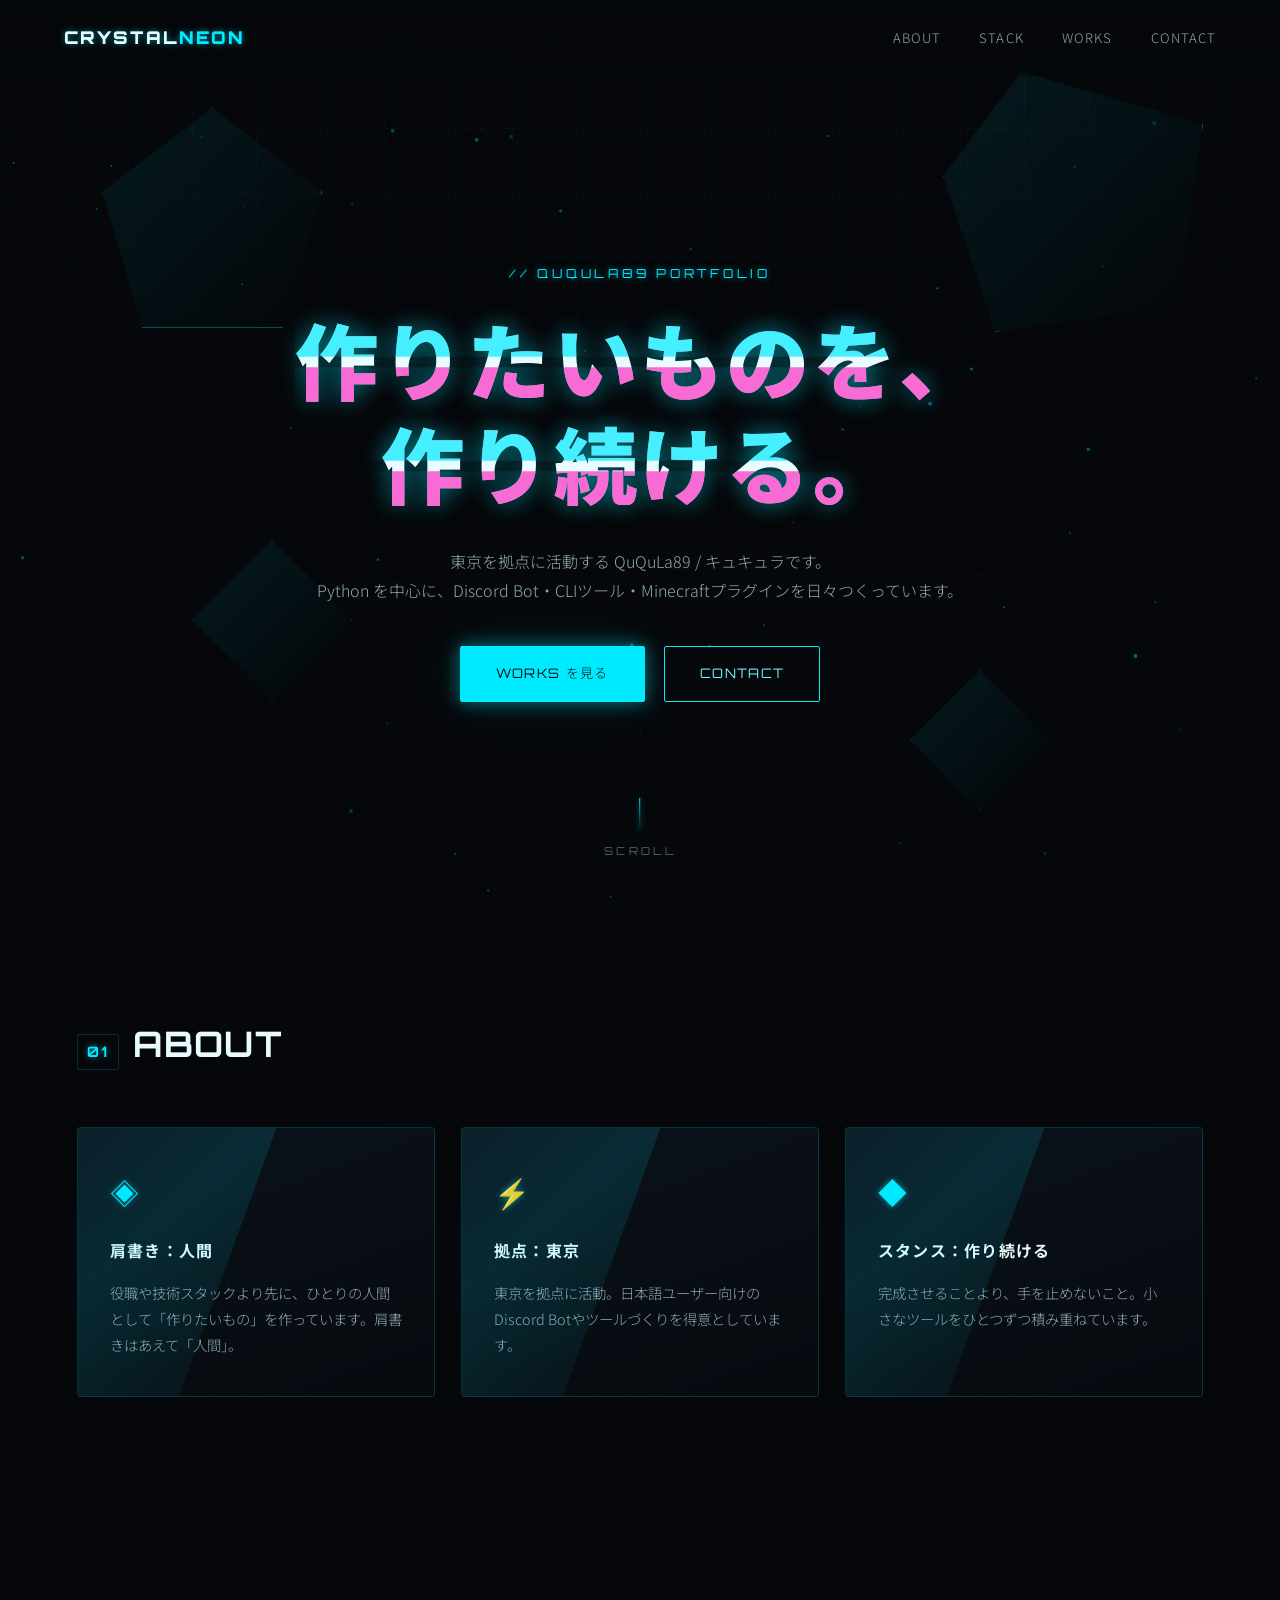
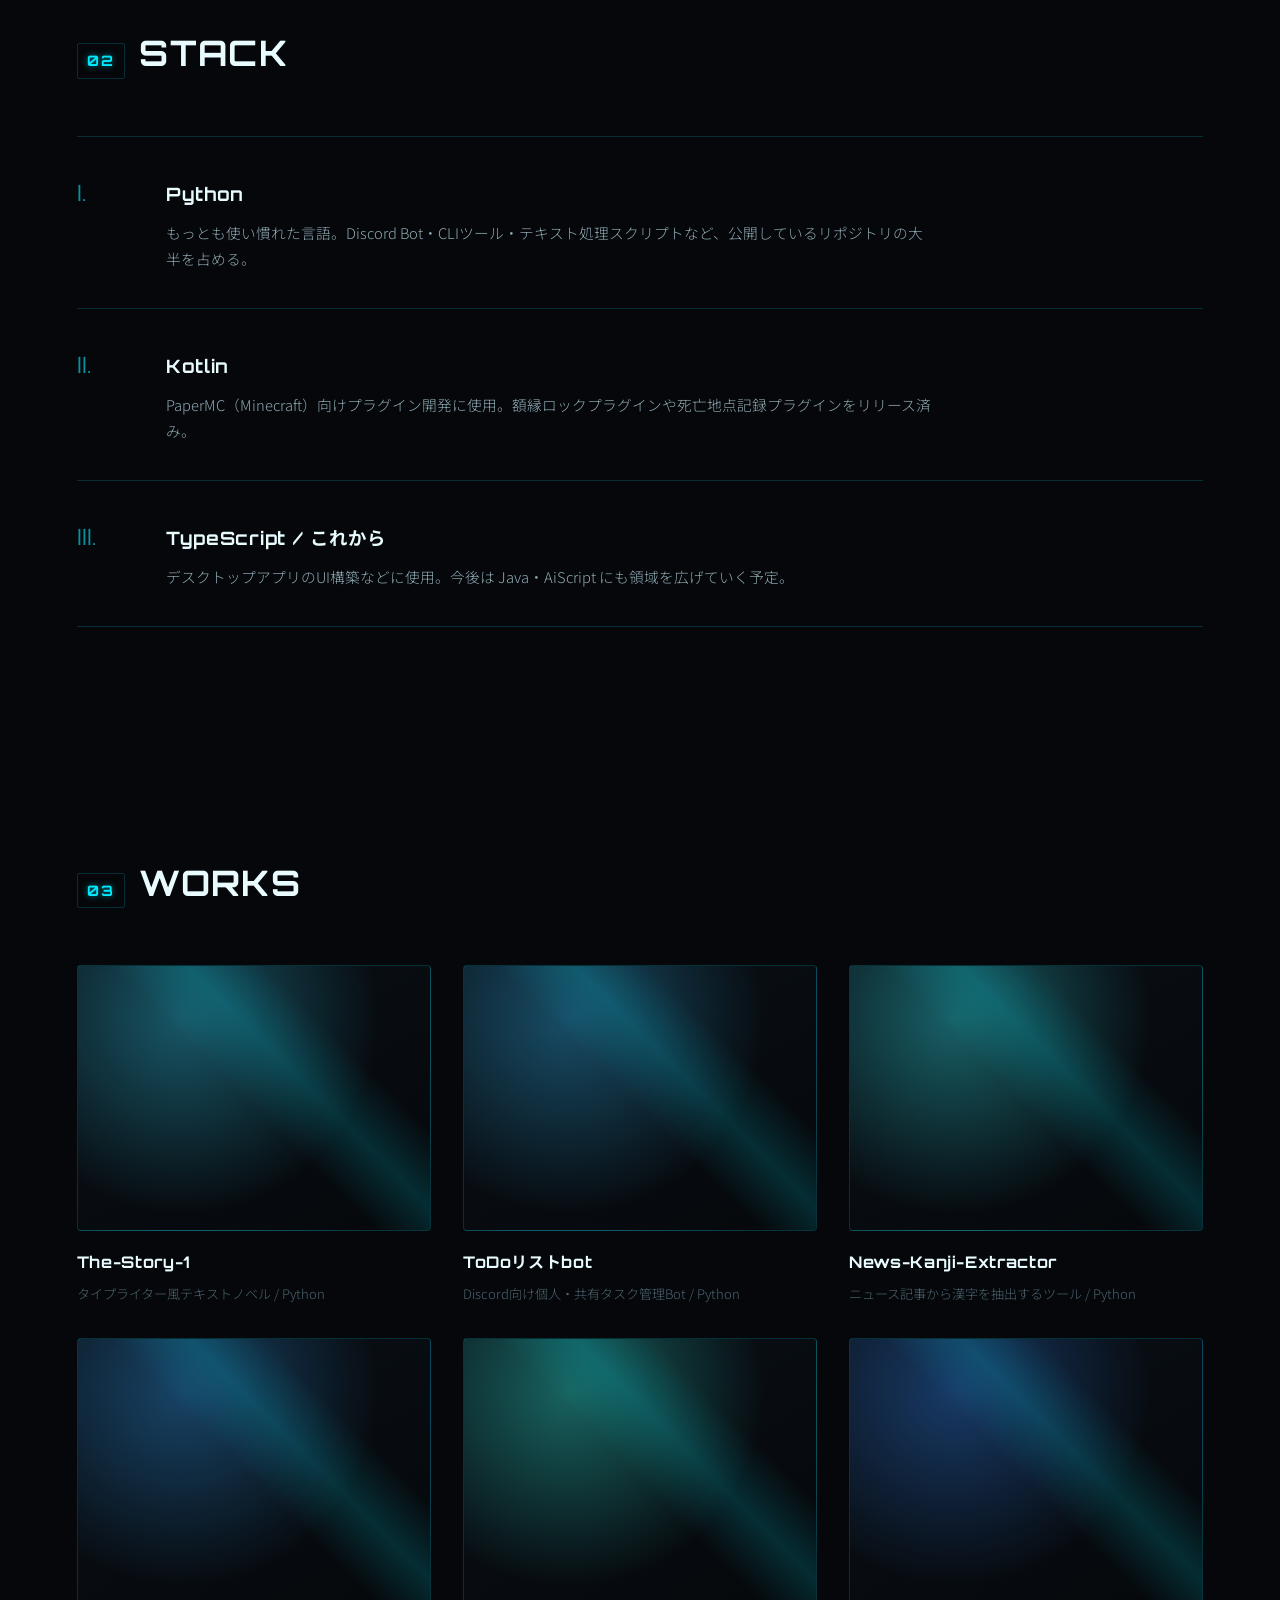
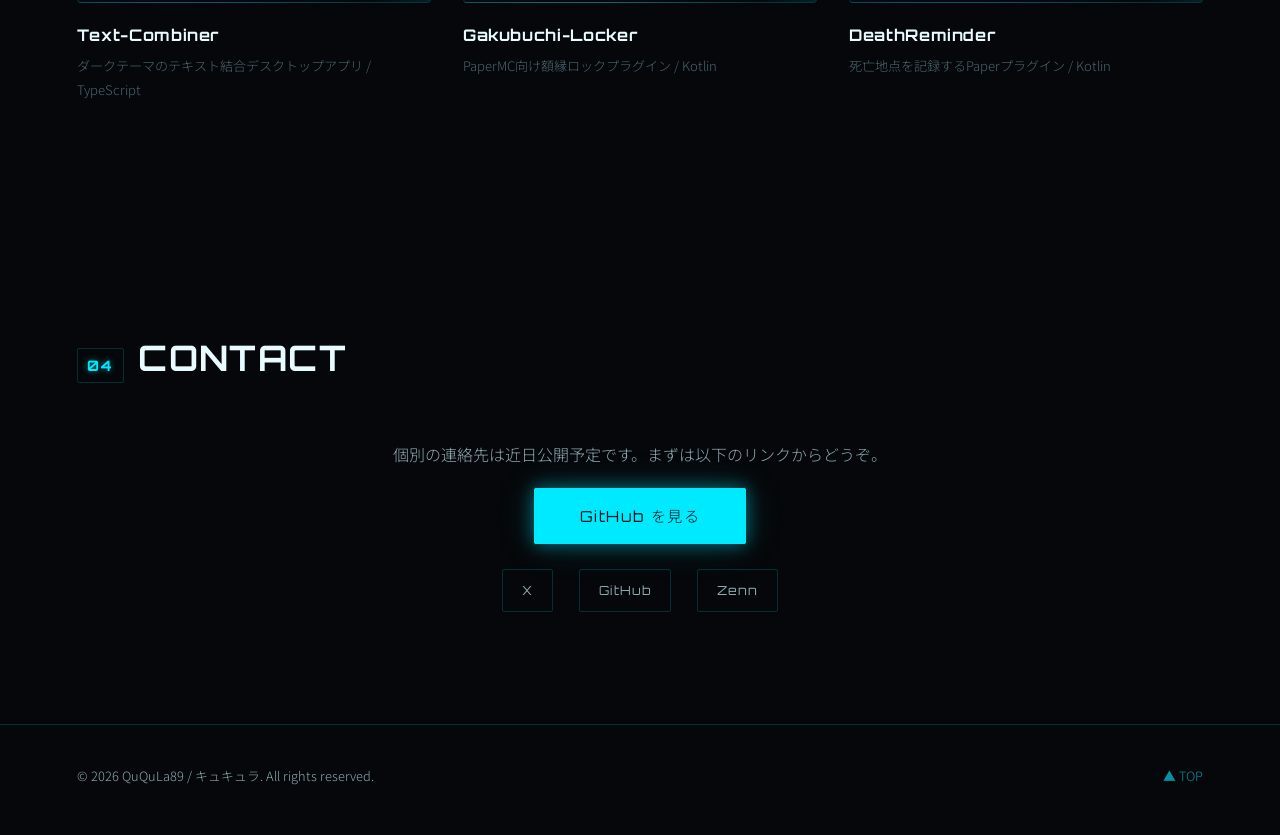
==== commit 454ad48c: "changed text in index.html to remove Kotlin from the list of languages to expand into." ====
--- a/index.html
+++ b/index.html
@@ -95,7 +95,7 @@
         <span class="facet-num">III.</span>
         <div class="facet-body">
           <h3>TypeScript / これから</h3>
-          <p>デスクトップアプリのUI構築などに使用。今後は Java・AiScript・Kotlin にも領域を広げていく予定。</p>
+          <p>デスクトップアプリのUI構築などに使用。今後は Java・AiScript にも領域を広げていく予定。</p>
         </div>
       </div>
     </div>
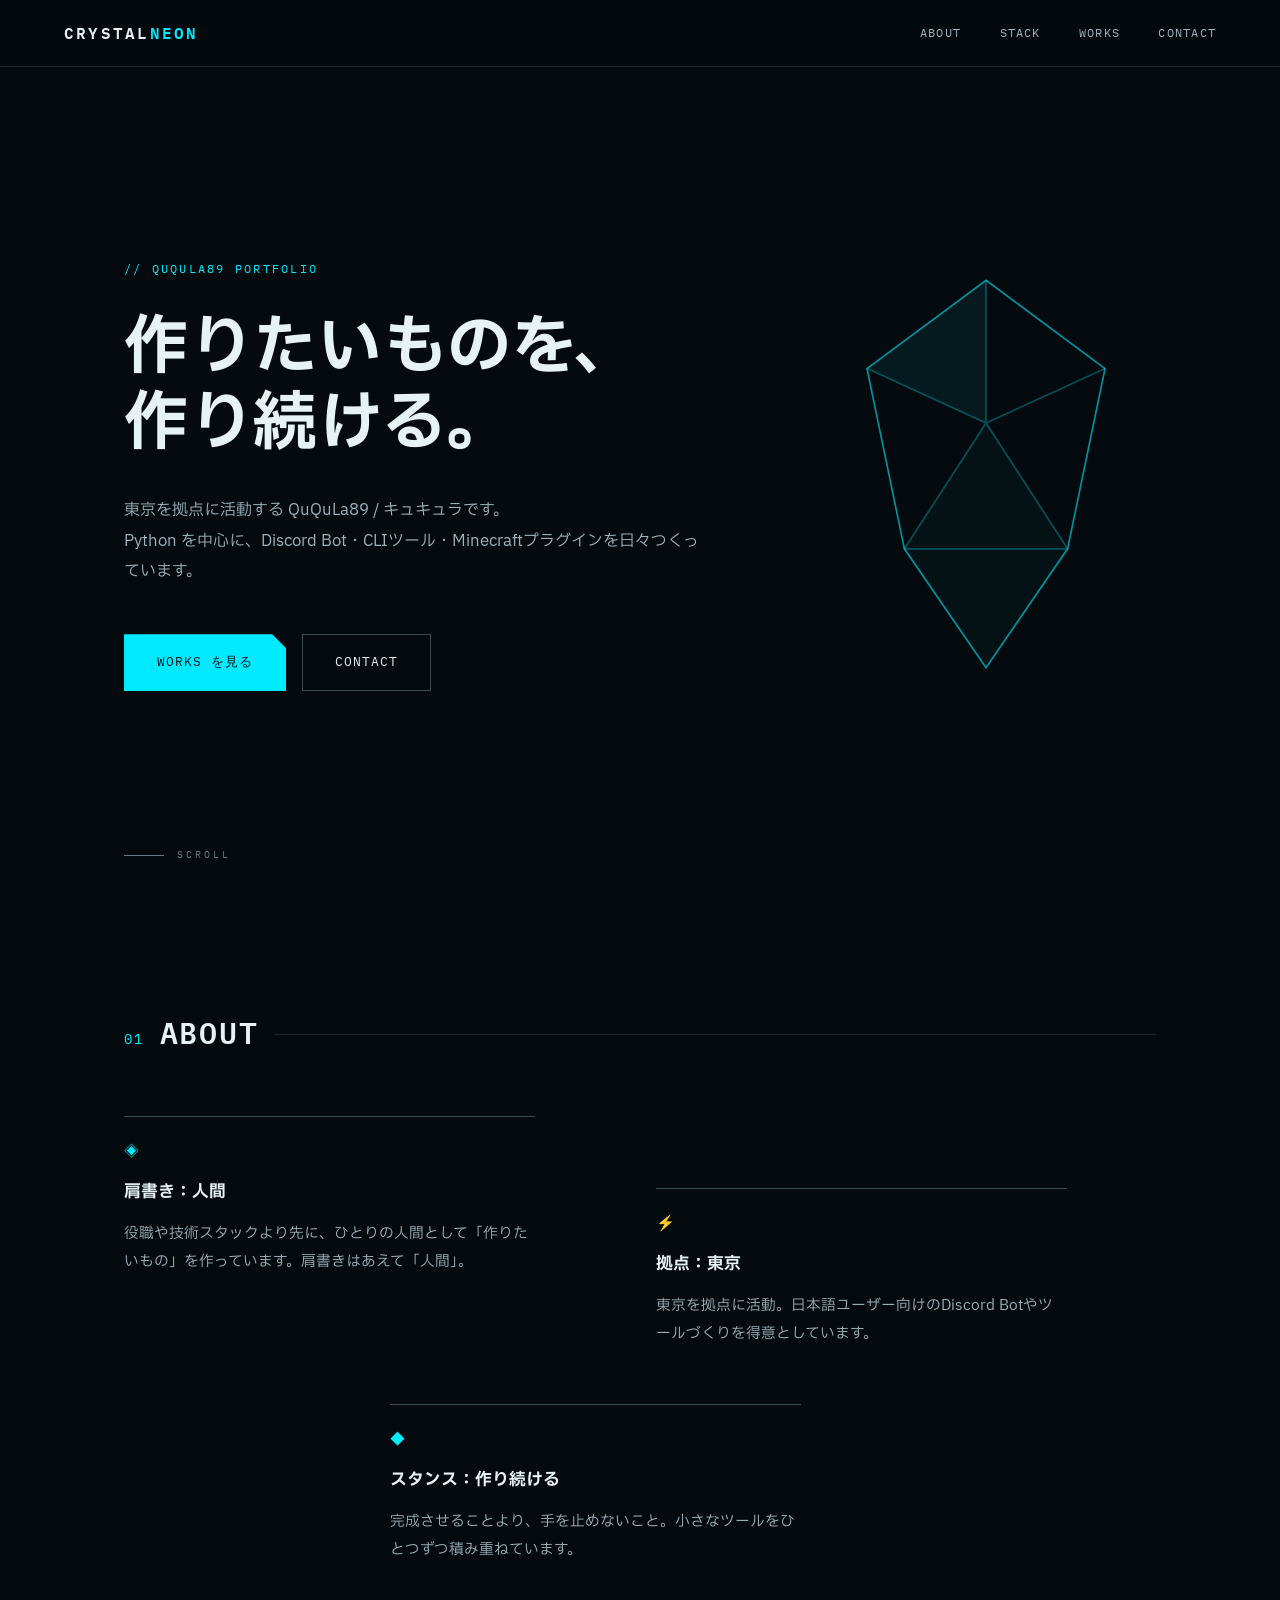
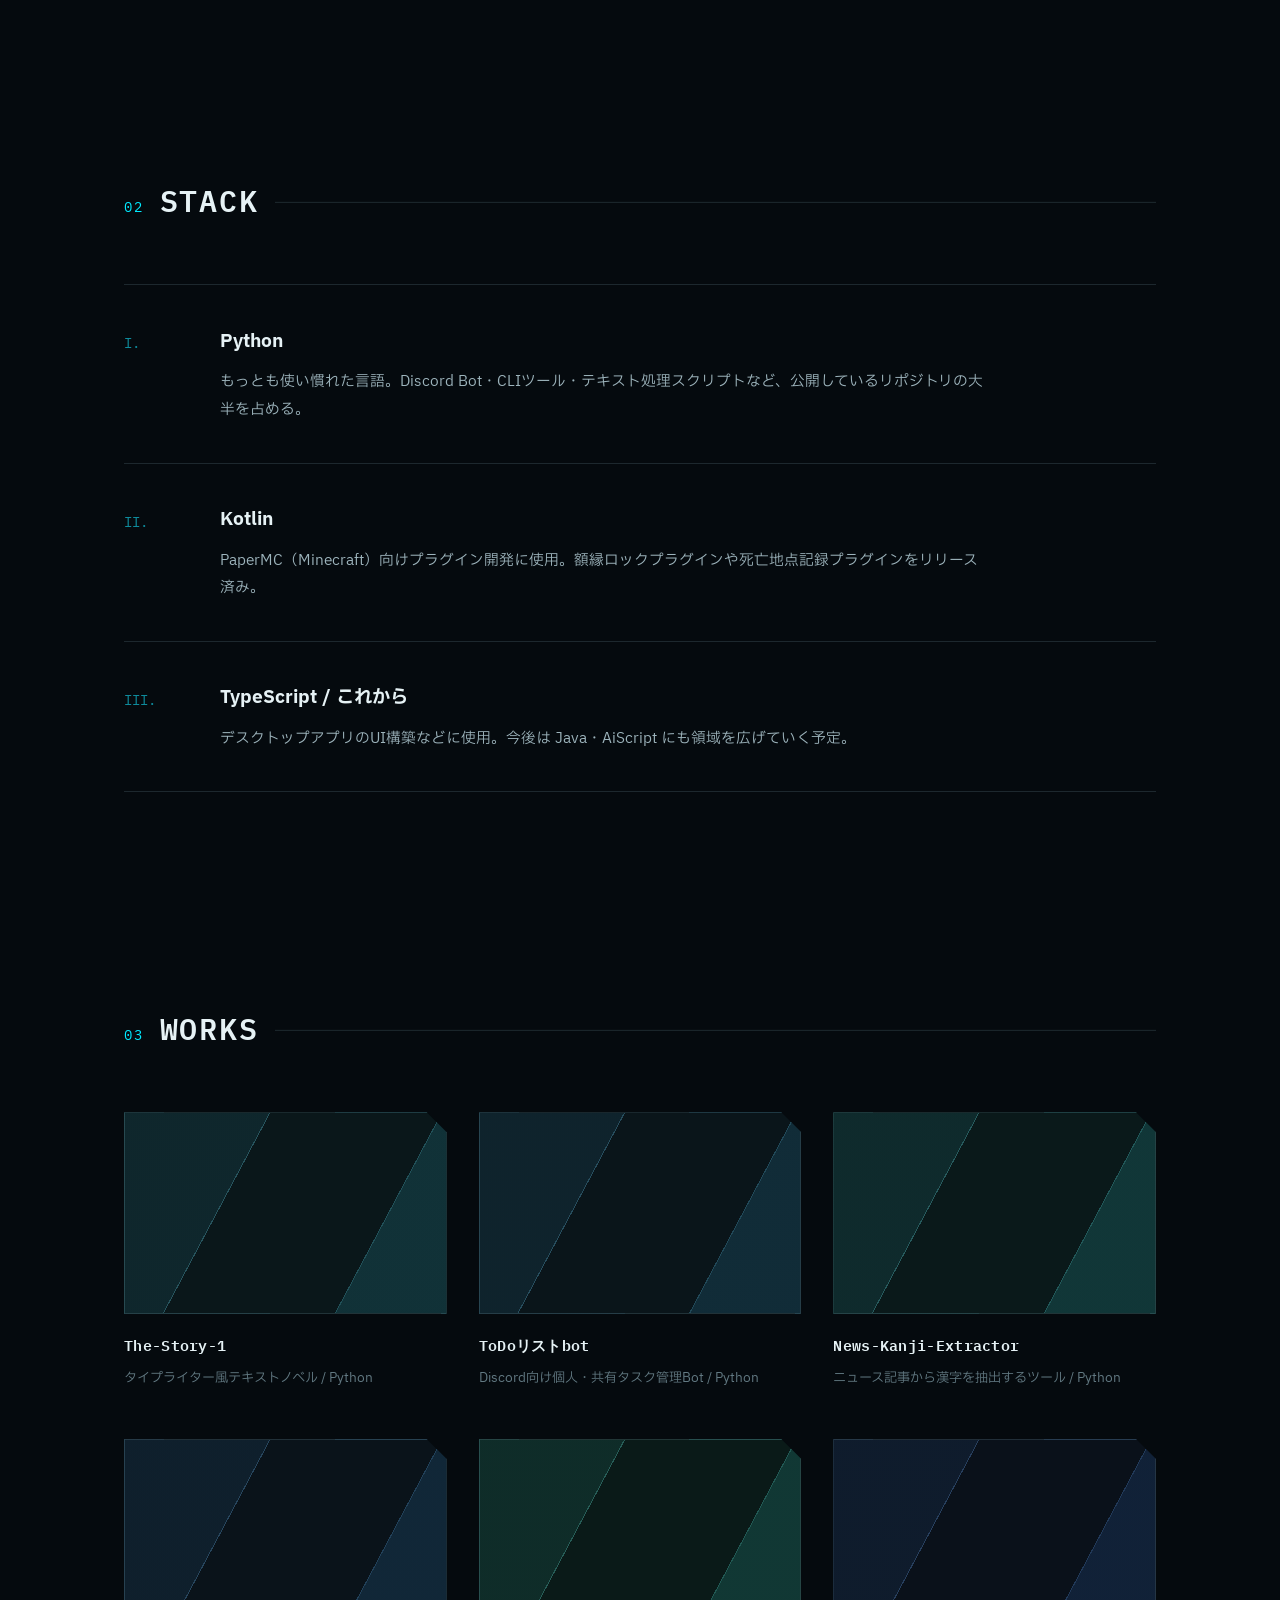
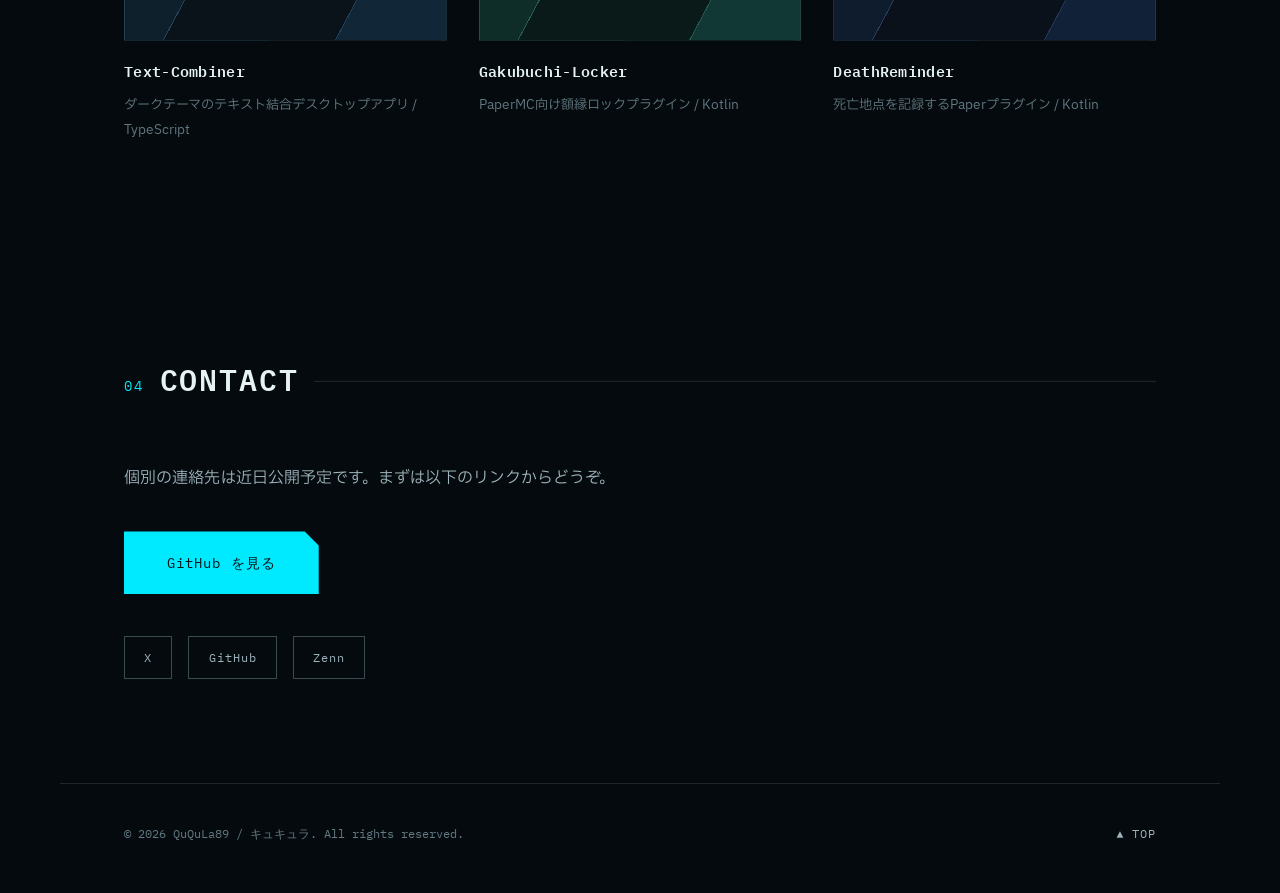
==== commit f1cc275a: "changed formats." ====
--- a/index.html
+++ b/index.html
@@ -8,12 +8,10 @@
 <link rel="icon" href="data:image/svg+xml,<svg xmlns=%22http://www.w3.org/2000/svg%22 viewBox=%220 0 100 100%22><polygon points=%2250,5 90,35 75,95 25,95 10,35%22 fill=%22%2300111a%22 stroke=%22%2300eaff%22 stroke-width=%224%22/></svg>">
 <link rel="preconnect" href="https://fonts.googleapis.com">
 <link rel="preconnect" href="https://fonts.gstatic.com" crossorigin>
-<link href="https://fonts.googleapis.com/css2?family=Orbitron:wght@500;700;900&family=Noto+Sans+JP:wght@300;400;600&display=swap" rel="stylesheet">
+<link href="https://fonts.googleapis.com/css2?family=IBM+Plex+Mono:wght@400;600&family=IBM+Plex+Sans+JP:wght@400;700&display=swap" rel="stylesheet">
 <link rel="stylesheet" href="assets/css/style.css">
 </head>
 <body>
-
-<canvas id="fx" aria-hidden="true"></canvas>
 
 <header class="site-header">
   <a href="#top" class="logo">CRYSTAL<span>NEON</span></a>
@@ -31,24 +29,28 @@
 <main id="top">
 
   <section class="hero" id="hero">
-    <div class="hero-crystal" aria-hidden="true">
-      <div class="facet f1"></div>
-      <div class="facet f2"></div>
-      <div class="facet f3"></div>
-      <div class="facet f4"></div>
+    <div class="hero-copy">
+      <p class="eyebrow">// QUQULA89 PORTFOLIO</p>
+      <h1 class="hero-title">
+        <span>作りたいものを、</span>
+        <span>作り続ける。</span>
+      </h1>
+      <p class="hero-lead">
+        東京を拠点に活動する QuQuLa89 / キュキュラです。<br>
+        Python を中心に、Discord Bot・CLIツール・Minecraftプラグインを日々つくっています。
+      </p>
+      <div class="hero-actions">
+        <a href="#works" class="btn btn-primary">WORKS を見る</a>
+        <a href="#contact" class="btn btn-ghost">CONTACT</a>
+      </div>
     </div>
-    <p class="eyebrow">// QUQULA89 PORTFOLIO</p>
-    <h1 class="hero-title">
-      <span class="glitch" data-text="作りたいものを、">作りたいものを、</span>
-      <span class="glitch" data-text="作り続ける。">作り続ける。</span>
-    </h1>
-    <p class="hero-lead">
-      東京を拠点に活動する QuQuLa89 / キュキュラです。<br>
-      Python を中心に、Discord Bot・CLIツール・Minecraftプラグインを日々つくっています。
-    </p>
-    <div class="hero-actions">
-      <a href="#works" class="btn btn-primary">WORKS を見る</a>
-      <a href="#contact" class="btn btn-ghost">CONTACT</a>
+    <div class="hero-visual" aria-hidden="true">
+      <svg viewBox="0 0 200 240" fill="none" xmlns="http://www.w3.org/2000/svg" role="presentation">
+        <polygon points="100,6 30,58 100,90" fill="rgba(0,234,255,0.07)"/>
+        <polygon points="100,90 52,164 100,234 148,164" fill="rgba(0,234,255,0.035)"/>
+        <polygon points="100,6 170,58 148,164 100,234 52,164 30,58" stroke="#00eaff" stroke-opacity="0.6" stroke-width="1"/>
+        <path d="M100 6 L100 90 M30 58 L100 90 L170 58 M100 90 L52 164 M100 90 L148 164 M52 164 L148 164" stroke="#00eaff" stroke-opacity="0.3" stroke-width="1"/>
+      </svg>
     </div>
     <div class="scroll-hint" aria-hidden="true"><span></span>SCROLL</div>
   </section>
--- a/assets/css/style.css
+++ b/assets/css/style.css
@@ -1,26 +1,28 @@
 /* =========================================================
    CRYSTAL NEON — base stylesheet
-   Theme: black base / cyan neon highlight / faceted crystal motifs
+   Direction: technical HUD. IBM Plex superfamily (Mono for
+   latin labels, Sans JP for body/headings), near-black base,
+   cyan reserved as a scarce accent, faceted cut-corner motif.
    ========================================================= */
 
 :root {
-  --bg: #05070a;
-  --bg-soft: #0a0f16;
-  --panel: #0c131c;
-  --panel-border: rgba(0, 234, 255, 0.18);
+  --bg: #050a0e;
+  --bg-raised: #0a1218;
+  --line: rgba(158, 199, 212, 0.16);
+  --line-strong: rgba(158, 199, 212, 0.34);
   --cyan: #00eaff;
-  --cyan-soft: #6ff9ff;
-  --cyan-dim: #0891a3;
-  --ink: #e8fbff;
-  --ink-dim: #8fa9b3;
-  --ink-faint: #4c6570;
-
-  --font-display: "Orbitron", "Noto Sans JP", sans-serif;
-  --font-body: "Noto Sans JP", "Hiragino Kaku Gothic ProN", sans-serif;
-
-  --glow-sm: 0 0 6px rgba(0, 234, 255, 0.55);
-  --glow-md: 0 0 18px rgba(0, 234, 255, 0.45), 0 0 40px rgba(0, 234, 255, 0.15);
-  --glow-lg: 0 0 40px rgba(0, 234, 255, 0.35), 0 0 90px rgba(0, 234, 255, 0.12);
+  --cyan-soft: #7df3ff;
+  --cyan-deep: #0e8b9c;
+  --ink: #e6f2f5;
+  --ink-dim: #9db4bc;
+  --ink-faint: #627982;
+
+  --font-mono: "IBM Plex Mono", "Consolas", monospace;
+  --font-sans: "IBM Plex Sans JP", "Hiragino Kaku Gothic ProN", sans-serif;
+
+  /* signature: faceted cut corner */
+  --bevel: polygon(0 0, calc(100% - 14px) 0, 100% 14px, 100% 100%, 0 100%);
+  --bevel-lg: polygon(0 0, calc(100% - 20px) 0, 100% 20px, 100% 100%, 0 100%);
 
   --ease: cubic-bezier(0.22, 1, 0.36, 1);
 }
@@ -29,22 +31,23 @@
 
 html {
   scroll-behavior: smooth;
+  scroll-padding-top: 5rem;
 }
 
 body {
   margin: 0;
   background: var(--bg);
   color: var(--ink);
-  font-family: var(--font-body);
-  font-weight: 300;
-  line-height: 1.8;
+  font-family: var(--font-sans);
+  font-weight: 400;
+  line-height: 1.9;
   overflow-x: hidden;
   -webkit-font-smoothing: antialiased;
 }
 
 ::selection {
   background: var(--cyan);
-  color: #00151a;
+  color: #02171b;
 }
 
 a {
@@ -52,40 +55,21 @@
   text-decoration: none;
 }
 
+a:focus-visible,
+button:focus-visible {
+  outline: 2px solid var(--cyan);
+  outline-offset: 3px;
+}
+
 img { max-width: 100%; display: block; }
 
 h1, h2, h3 {
-  font-family: var(--font-display);
+  font-family: var(--font-sans);
+  font-weight: 700;
   margin: 0;
-  letter-spacing: 0.04em;
 }
 
 p { margin: 0; color: var(--ink-dim); }
-
-/* background canvas: drifting neon particles */
-#fx {
-  position: fixed;
-  inset: 0;
-  width: 100%;
-  height: 100%;
-  z-index: 0;
-  pointer-events: none;
-  opacity: 0.7;
-}
-
-/* subtle crystalline grid overlay across whole page */
-body::before {
-  content: "";
-  position: fixed;
-  inset: 0;
-  z-index: 0;
-  pointer-events: none;
-  background-image:
-    linear-gradient(rgba(0, 234, 255, 0.035) 1px, transparent 1px),
-    linear-gradient(90deg, rgba(0, 234, 255, 0.035) 1px, transparent 1px);
-  background-size: 64px 64px;
-  mask-image: radial-gradient(ellipse 80% 60% at 50% 0%, #000 40%, transparent 90%);
-}
 
 main, header, footer { position: relative; z-index: 1; }
 
@@ -101,18 +85,18 @@
   display: flex;
   align-items: center;
   justify-content: space-between;
-  padding: 1.4rem clamp(1.25rem, 5vw, 4rem);
-  background: linear-gradient(to bottom, rgba(5, 7, 10, 0.9), transparent);
-  backdrop-filter: blur(6px);
+  padding: 1.1rem clamp(1.25rem, 5vw, 4rem);
+  background: rgba(5, 10, 14, 0.88);
+  border-bottom: 1px solid var(--line);
+  backdrop-filter: blur(8px);
 }
 
 .logo {
-  font-family: var(--font-display);
-  font-weight: 900;
-  font-size: 1.1rem;
-  letter-spacing: 0.12em;
-  color: var(--ink);
-  text-shadow: var(--glow-sm);
+  font-family: var(--font-mono);
+  font-weight: 600;
+  font-size: 1rem;
+  letter-spacing: 0.14em;
+  color: var(--ink);
 }
 .logo span { color: var(--cyan); }
 
@@ -122,28 +106,19 @@
 }
 
 .nav a {
-  position: relative;
-  font-size: 0.82rem;
-  letter-spacing: 0.08em;
+  font-family: var(--font-mono);
+  font-size: 0.76rem;
+  letter-spacing: 0.1em;
   color: var(--ink-dim);
   text-transform: uppercase;
-  transition: color 0.3s var(--ease);
-}
-.nav a::after {
-  content: "";
-  position: absolute;
-  left: 0;
-  bottom: -6px;
-  width: 0;
-  height: 1px;
-  background: var(--cyan);
-  box-shadow: var(--glow-sm);
-  transition: width 0.35s var(--ease);
+  transition: color 0.2s var(--ease);
 }
 .nav a:hover {
   color: var(--cyan-soft);
-}
-.nav a:hover::after { width: 100%; }
+  text-decoration: underline;
+  text-underline-offset: 6px;
+  text-decoration-thickness: 1px;
+}
 
 .nav-toggle {
   display: none;
@@ -157,8 +132,7 @@
 .nav-toggle span {
   width: 22px;
   height: 2px;
-  background: var(--cyan);
-  box-shadow: var(--glow-sm);
+  background: var(--ink);
   transition: transform 0.3s var(--ease), opacity 0.3s var(--ease);
 }
 
@@ -167,296 +141,200 @@
    ========================= */
 .hero {
   min-height: 100vh;
-  display: flex;
-  flex-direction: column;
+  max-width: 1160px;
+  margin: 0 auto;
+  display: grid;
+  grid-template-columns: minmax(0, 1fr) auto;
   align-items: center;
-  justify-content: center;
-  text-align: center;
-  padding: 8rem 1.5rem 4rem;
+  gap: 3rem;
+  padding: 8rem clamp(1.5rem, 6vw, 4rem) 5rem;
   position: relative;
 }
 
-.hero-crystal {
-  position: absolute;
-  inset: 0;
-  z-index: -1;
+.eyebrow {
+  font-family: var(--font-mono);
+  font-size: 0.78rem;
+  letter-spacing: 0.18em;
+  color: var(--cyan);
+  margin-bottom: 1.8rem;
+}
+
+.hero-title {
+  font-size: clamp(2.3rem, 5vw, 4rem);
+  line-height: 1.2;
+  letter-spacing: 0.01em;
+  color: var(--ink);
+}
+.hero-title span { display: block; }
+
+.hero-lead {
+  margin-top: 2rem;
+  max-width: 36em;
+  font-size: 1rem;
+}
+
+.hero-actions {
+  margin-top: 3rem;
+  display: flex;
+  gap: 1rem;
+  flex-wrap: wrap;
+}
+
+.hero-visual {
+  justify-self: end;
+  width: min(32vw, 340px);
   pointer-events: none;
 }
-.facet {
-  position: absolute;
-  border: 1px solid rgba(0, 234, 255, 0.28);
-  background: linear-gradient(135deg, rgba(0, 234, 255, 0.08), rgba(0, 234, 255, 0));
-  filter: drop-shadow(0 0 24px rgba(0, 234, 255, 0.18));
-  animation: drift 14s ease-in-out infinite;
-}
-.f1 {
-  width: 220px; height: 220px; top: 12%; left: 8%;
-  clip-path: polygon(50% 0%, 100% 38%, 82% 100%, 18% 100%, 0% 38%);
-  animation-delay: 0s;
-}
-.f2 {
-  width: 160px; height: 160px; top: 60%; left: 15%;
-  clip-path: polygon(50% 0%, 100% 50%, 50% 100%, 0% 50%);
-  animation-delay: -4s;
-}
-.f3 {
-  width: 260px; height: 260px; top: 8%; right: 6%;
-  clip-path: polygon(30% 0%, 100% 20%, 90% 90%, 20% 100%, 0% 40%);
-  animation-delay: -8s;
-}
-.f4 {
-  width: 140px; height: 140px; bottom: 10%; right: 18%;
-  clip-path: polygon(50% 0%, 100% 50%, 50% 100%, 0% 50%);
-  animation-delay: -2s;
-}
-
-@keyframes drift {
-  0%, 100% { transform: translateY(0) rotate(0deg); }
-  50% { transform: translateY(-24px) rotate(6deg); }
-}
-
-.eyebrow {
-  font-family: var(--font-display);
-  font-size: 0.78rem;
-  letter-spacing: 0.3em;
-  color: var(--cyan);
-  text-shadow: var(--glow-sm);
-  margin-bottom: 1.6rem;
-}
-
-.hero-title {
-  font-size: clamp(2.4rem, 7vw, 5.2rem);
-  font-weight: 900;
-  color: var(--ink);
-  line-height: 1.25;
-}
-.hero-title span { display: block; }
-
-.glitch {
-  position: relative;
+.hero-visual svg { width: 100%; height: auto; display: block; }
+
+.btn {
+  font-family: var(--font-mono);
+  font-size: 0.8rem;
+  letter-spacing: 0.08em;
+  padding: 0.95rem 2rem;
+  border: 1px solid transparent;
   display: inline-block;
-  color: var(--ink);
-  text-shadow: 0 0 24px rgba(0, 234, 255, 0.35);
-}
-.glitch::before,
-.glitch::after {
-  content: attr(data-text);
-  position: absolute;
-  inset: 0;
-  opacity: 0.7;
-}
-.glitch::before {
-  color: var(--cyan);
-  clip-path: inset(0 0 55% 0);
-  animation: glitch-a 5s infinite linear;
-}
-.glitch::after {
-  color: #ff2ec4;
-  clip-path: inset(55% 0 0 0);
-  animation: glitch-b 6.5s infinite linear;
-}
-@keyframes glitch-a {
-  0%, 92%, 100% { transform: translate(0, 0); opacity: 0; }
-  93% { transform: translate(-3px, -1px); opacity: 0.8; }
-  95% { transform: translate(3px, 1px); opacity: 0.6; }
-  97% { transform: translate(-2px, 0); opacity: 0; }
-}
-@keyframes glitch-b {
-  0%, 90%, 100% { transform: translate(0, 0); opacity: 0; }
-  91% { transform: translate(3px, 1px); opacity: 0.7; }
-  94% { transform: translate(-3px, -1px); opacity: 0.5; }
-  96% { transform: translate(2px, 0); opacity: 0; }
-}
-
-.hero-lead {
-  margin-top: 1.8rem;
-  max-width: 42em;
-  font-size: 1rem;
-  color: var(--ink-dim);
-}
-
-.hero-actions {
-  margin-top: 2.6rem;
-  display: flex;
-  gap: 1.2rem;
-  flex-wrap: wrap;
-  justify-content: center;
-}
-
-.btn {
-  font-family: var(--font-display);
-  font-size: 0.82rem;
-  letter-spacing: 0.1em;
-  padding: 0.95rem 2.2rem;
-  border-radius: 2px;
-  border: 1px solid var(--cyan);
-  transition: all 0.35s var(--ease);
-  position: relative;
-  overflow: hidden;
-}
+  transition: background-color 0.2s var(--ease), border-color 0.2s var(--ease), color 0.2s var(--ease);
+}
+.btn:active { transform: translateY(1px); }
 .btn-primary {
   background: var(--cyan);
-  color: #001217;
-  box-shadow: var(--glow-md);
-}
-.btn-primary:hover {
-  box-shadow: var(--glow-lg);
-  transform: translateY(-2px);
-}
+  color: #02171b;
+  clip-path: var(--bevel);
+}
+.btn-primary:hover { background: var(--cyan-soft); }
 .btn-ghost {
-  background: transparent;
+  border-color: var(--line-strong);
+  color: var(--ink);
+}
+.btn-ghost:hover {
+  border-color: var(--cyan);
   color: var(--cyan-soft);
 }
-.btn-ghost:hover {
-  background: rgba(0, 234, 255, 0.08);
-  box-shadow: var(--glow-sm);
-  transform: translateY(-2px);
-}
 .btn-large {
-  padding: 1.1rem 2.8rem;
-  font-size: 0.95rem;
+  padding: 1.05rem 2.6rem;
+  font-size: 0.9rem;
 }
 
 .scroll-hint {
   position: absolute;
-  bottom: 2.4rem;
-  left: 50%;
-  transform: translateX(-50%);
-  display: flex;
-  flex-direction: column;
+  bottom: 2.2rem;
+  left: clamp(1.5rem, 6vw, 4rem);
+  display: flex;
   align-items: center;
-  gap: 0.6rem;
-  font-family: var(--font-display);
-  font-size: 0.68rem;
+  gap: 0.8rem;
+  font-family: var(--font-mono);
+  font-size: 0.62rem;
   letter-spacing: 0.3em;
   color: var(--ink-faint);
 }
 .scroll-hint span {
-  width: 1px;
-  height: 34px;
-  background: linear-gradient(var(--cyan), transparent);
-  box-shadow: var(--glow-sm);
-  animation: scroll-line 2.2s ease-in-out infinite;
-}
-@keyframes scroll-line {
-  0% { transform: scaleY(0); transform-origin: top; opacity: 0; }
-  40% { transform: scaleY(1); transform-origin: top; opacity: 1; }
-  60% { transform: scaleY(1); transform-origin: bottom; opacity: 1; }
-  100% { transform: scaleY(0); transform-origin: bottom; opacity: 0; }
-}
+  width: 40px;
+  height: 1px;
+  background: var(--ink-faint);
+}
+
+/* hero entrance — the page's one orchestrated motion */
+@keyframes rise {
+  from { opacity: 0; transform: translateY(16px); }
+  to   { opacity: 1; transform: none; }
+}
+.hero .eyebrow       { animation: rise 0.7s var(--ease) 0.05s both; }
+.hero .hero-title    { animation: rise 0.7s var(--ease) 0.12s both; }
+.hero .hero-lead     { animation: rise 0.7s var(--ease) 0.2s both; }
+.hero .hero-actions  { animation: rise 0.7s var(--ease) 0.28s both; }
+.hero .hero-visual   { animation: rise 0.9s var(--ease) 0.25s both; }
 
 /* =========================
    Section shared
    ========================= */
 section {
-  padding: 7rem clamp(1.5rem, 6vw, 6rem);
-  max-width: 1280px;
+  padding: 6.5rem clamp(1.5rem, 6vw, 4rem);
+  max-width: 1160px;
   margin: 0 auto;
 }
 
 .section-title {
   display: flex;
   align-items: baseline;
-  gap: 0.9rem;
-  font-size: clamp(1.6rem, 3vw, 2.2rem);
-  color: var(--ink);
-  margin-bottom: 3.2rem;
+  gap: 1rem;
+  font-family: var(--font-mono);
+  font-weight: 600;
+  font-size: clamp(1.4rem, 2.6vw, 1.9rem);
+  letter-spacing: 0.06em;
+  color: var(--ink);
+  margin-bottom: 3.4rem;
 }
 .section-title span {
-  font-size: 0.9rem;
+  font-size: 0.85rem;
+  font-weight: 400;
   color: var(--cyan);
-  text-shadow: var(--glow-sm);
-  border: 1px solid var(--panel-border);
-  padding: 0.25rem 0.6rem;
-  border-radius: 2px;
-}
-
-/* reveal-on-scroll */
-.reveal {
-  opacity: 0;
-  transform: translateY(28px);
-  transition: opacity 0.8s var(--ease), transform 0.8s var(--ease);
-}
-.reveal.is-visible {
-  opacity: 1;
-  transform: translateY(0);
-}
-
-/* =========================
-   Concept
+}
+.section-title::after {
+  content: "";
+  flex: 1;
+  height: 1px;
+  background: var(--line);
+  transform: translateY(-0.3em);
+}
+
+/* =========================
+   Concept (About)
    ========================= */
 .concept-grid {
   display: grid;
-  grid-template-columns: repeat(auto-fit, minmax(240px, 1fr));
-  gap: 1.6rem;
+  grid-template-columns: repeat(12, 1fr);
+  column-gap: 2rem;
+  row-gap: 3.5rem;
 }
 
 .concept-card {
-  background: linear-gradient(160deg, var(--panel), rgba(10, 15, 22, 0.4));
-  border: 1px solid var(--panel-border);
-  border-radius: 4px;
-  padding: 2.4rem 2rem;
-  position: relative;
-  overflow: hidden;
-  transition: transform 0.4s var(--ease), border-color 0.4s var(--ease), box-shadow 0.4s var(--ease);
-}
-.concept-card::before {
-  content: "";
-  position: absolute;
-  top: -60%;
-  left: -20%;
-  width: 60%;
-  height: 220%;
-  background: linear-gradient(120deg, transparent, rgba(0, 234, 255, 0.12), transparent);
-  transform: rotate(20deg);
-  transition: transform 0.6s var(--ease);
-}
-.concept-card:hover {
-  transform: translateY(-6px);
-  border-color: var(--cyan);
-  box-shadow: var(--glow-md);
-}
-.concept-card:hover::before {
-  transform: rotate(20deg) translateX(160%);
-}
+  border-top: 1px solid var(--line-strong);
+  padding-top: 1.6rem;
+}
+.concept-card:nth-child(1) { grid-column: 1 / 6; }
+.concept-card:nth-child(2) { grid-column: 7 / 12; margin-top: 4.5rem; }
+.concept-card:nth-child(3) { grid-column: 4 / 9; }
+
 .concept-icon {
-  font-size: 1.8rem;
+  font-family: var(--font-mono);
+  font-size: 0.95rem;
   color: var(--cyan);
-  text-shadow: var(--glow-sm);
-  margin-bottom: 1.2rem;
+  /* keep glyphs monochrome so emoji-capable ones follow the palette */
+  font-variant-emoji: text;
+  line-height: 1;
+  margin-bottom: 1.1rem;
 }
 .concept-card h3 {
-  font-size: 1rem;
-  letter-spacing: 0.08em;
-  margin-bottom: 0.9rem;
+  font-size: 1.05rem;
+  margin-bottom: 0.8rem;
   color: var(--ink);
 }
 .concept-card p {
+  font-size: 0.92rem;
+}
+
+/* =========================
+   Facets (Stack list)
+   ========================= */
+.facet-list {
+  display: flex;
+  flex-direction: column;
+}
+.facet-item {
+  display: grid;
+  grid-template-columns: 4.5rem 1fr;
+  gap: 1.5rem;
+  padding: 2.4rem 0;
+  border-top: 1px solid var(--line);
+}
+.facet-item:last-child { border-bottom: 1px solid var(--line); }
+
+.facet-num {
+  font-family: var(--font-mono);
   font-size: 0.9rem;
-}
-
-/* =========================
-   Facets (list)
-   ========================= */
-.facet-list {
-  display: flex;
-  flex-direction: column;
-  gap: 0;
-}
-.facet-item {
-  display: flex;
-  gap: 2rem;
-  padding: 2.2rem 0;
-  border-top: 1px solid var(--panel-border);
-  align-items: baseline;
-}
-.facet-item:last-child { border-bottom: 1px solid var(--panel-border); }
-
-.facet-num {
-  font-family: var(--font-display);
-  font-size: 1.4rem;
-  color: var(--cyan-dim);
-  min-width: 3ch;
+  color: var(--cyan-deep);
+  padding-top: 0.35rem;
 }
 .facet-body h3 {
   font-size: 1.15rem;
@@ -473,48 +351,55 @@
    ========================= */
 .works-grid {
   display: grid;
-  grid-template-columns: repeat(auto-fit, minmax(260px, 1fr));
-  gap: 2rem;
+  grid-template-columns: repeat(auto-fill, minmax(280px, 1fr));
+  gap: 3rem 2rem;
 }
 .work-card {
   display: block;
-  group: work;
 }
 .work-thumb {
-  aspect-ratio: 4 / 3;
-  border-radius: 4px;
-  border: 1px solid var(--panel-border);
+  aspect-ratio: 16 / 10;
+  border: 1px solid var(--line);
+  clip-path: var(--bevel-lg);
+  position: relative;
+  /* faceted crystal surface: hard-stop planes in the card's hue */
   background:
-    radial-gradient(circle at 30% 20%, hsla(var(--hue, 190), 100%, 60%, 0.35), transparent 60%),
-    linear-gradient(150deg, #0a1017, #05080b);
-  position: relative;
-  overflow: hidden;
-  transition: border-color 0.4s var(--ease), box-shadow 0.4s var(--ease), transform 0.4s var(--ease);
+    linear-gradient(118deg, hsl(var(--hue, 190) 50% 12% / 0.9) 0 34%, transparent 34%),
+    linear-gradient(-62deg, hsl(var(--hue, 190) 55% 16% / 0.8) 0 26%, transparent 26%),
+    hsl(var(--hue, 190) 45% 7%);
+  transition: border-color 0.25s var(--ease);
 }
 .work-thumb::after {
   content: "";
   position: absolute;
   inset: 0;
-  background-image: linear-gradient(45deg, transparent 45%, rgba(0,234,255,0.16) 50%, transparent 55%);
-  background-size: 250% 250%;
-  background-position: 0% 0%;
-  transition: background-position 0.7s var(--ease);
-}
-.work-card:hover .work-thumb {
-  transform: translateY(-4px);
-  border-color: var(--cyan);
-  box-shadow: var(--glow-md);
-}
-.work-card:hover .work-thumb::after {
-  background-position: 100% 100%;
+  /* facet edge highlights along the plane breaks */
+  background:
+    linear-gradient(118deg, transparent calc(34% - 1px), hsl(var(--hue, 190) 85% 70% / 0.55) calc(34% - 1px) 34%, transparent 34%),
+    linear-gradient(-62deg, transparent calc(26% - 1px), hsl(var(--hue, 190) 85% 70% / 0.4) calc(26% - 1px) 26%, transparent 26%);
+  opacity: 0.45;
+  transition: opacity 0.25s var(--ease);
+}
+.work-card:hover .work-thumb,
+.work-card:focus-visible .work-thumb {
+  border-color: var(--cyan-deep);
+}
+.work-card:hover .work-thumb::after,
+.work-card:focus-visible .work-thumb::after {
+  opacity: 1;
 }
 .work-card h3 {
   margin-top: 1.1rem;
-  font-size: 1rem;
-  color: var(--ink);
-}
+  font-family: var(--font-mono);
+  font-weight: 600;
+  font-size: 0.95rem;
+  letter-spacing: 0.02em;
+  color: var(--ink);
+  transition: color 0.2s var(--ease);
+}
+.work-card:hover h3 { color: var(--cyan-soft); }
 .work-card p {
-  margin-top: 0.3rem;
+  margin-top: 0.35rem;
   font-size: 0.82rem;
   color: var(--ink-faint);
 }
@@ -522,36 +407,31 @@
 /* =========================
    Contact
    ========================= */
-.contact {
-  text-align: center;
-}
 .contact-lead {
   font-size: 1rem;
-  margin-bottom: 2rem;
+  margin-bottom: 2.4rem;
 }
 .social-list {
   list-style: none;
   display: flex;
-  gap: 1.6rem;
-  justify-content: center;
-  margin: 2.4rem 0 0;
+  gap: 1rem;
+  flex-wrap: wrap;
+  margin: 2.6rem 0 0;
   padding: 0;
 }
 .social-list a {
-  font-family: var(--font-display);
+  font-family: var(--font-mono);
   font-size: 0.78rem;
   letter-spacing: 0.08em;
   color: var(--ink-dim);
-  border: 1px solid var(--panel-border);
-  padding: 0.6rem 1.2rem;
-  border-radius: 2px;
-  transition: all 0.3s var(--ease);
+  border: 1px solid var(--line-strong);
+  padding: 0.55rem 1.2rem;
   display: inline-block;
+  transition: border-color 0.2s var(--ease), color 0.2s var(--ease);
 }
 .social-list a:hover {
-  color: var(--cyan);
+  color: var(--cyan-soft);
   border-color: var(--cyan);
-  box-shadow: var(--glow-sm);
 }
 
 /* =========================
@@ -561,25 +441,45 @@
   display: flex;
   align-items: center;
   justify-content: space-between;
-  padding: 2.4rem clamp(1.5rem, 6vw, 6rem) 3rem;
-  border-top: 1px solid var(--panel-border);
-  font-size: 0.8rem;
+  padding: 2.4rem clamp(1.5rem, 6vw, 4rem) 3rem;
+  border-top: 1px solid var(--line);
+  font-family: var(--font-mono);
+  font-size: 0.72rem;
   color: var(--ink-faint);
-  max-width: 1280px;
+  max-width: 1160px;
   margin: 0 auto;
 }
+.site-footer p { color: var(--ink-faint); }
 .to-top {
-  color: var(--cyan-dim);
-  transition: color 0.3s var(--ease), text-shadow 0.3s var(--ease);
-}
-.to-top:hover {
-  color: var(--cyan);
-  text-shadow: var(--glow-sm);
-}
+  color: var(--ink-dim);
+  letter-spacing: 0.08em;
+  transition: color 0.2s var(--ease);
+}
+.to-top:hover { color: var(--cyan-soft); }
 
 /* =========================
    Responsive
    ========================= */
+@media (max-width: 900px) {
+  .hero {
+    grid-template-columns: 1fr;
+  }
+  .hero-visual {
+    position: absolute;
+    z-index: -1;
+    right: -8%;
+    top: 16%;
+    width: min(58vw, 300px);
+    opacity: 0.3;
+  }
+  .concept-card:nth-child(1),
+  .concept-card:nth-child(2),
+  .concept-card:nth-child(3) {
+    grid-column: 1 / -1;
+    margin-top: 0;
+  }
+}
+
 @media (max-width: 760px) {
   .nav {
     position: fixed;
@@ -587,8 +487,8 @@
     right: 0;
     height: 100vh;
     width: min(78vw, 320px);
-    background: rgba(5, 8, 11, 0.97);
-    border-left: 1px solid var(--panel-border);
+    background: #070d12;
+    border-left: 1px solid var(--line);
     flex-direction: column;
     justify-content: center;
     align-items: flex-start;
@@ -603,17 +503,17 @@
   .nav-toggle.is-open span:nth-child(2) { opacity: 0; }
   .nav-toggle.is-open span:nth-child(3) { transform: translateY(-7px) rotate(-45deg); }
 
+  .facet-item { grid-template-columns: 3rem 1fr; gap: 1rem; }
   .site-footer { flex-direction: column; gap: 1rem; text-align: center; }
 }
 
 @media (prefers-reduced-motion: reduce) {
   html { scroll-behavior: auto; }
-  .facet, .glitch::before, .glitch::after, .scroll-hint span {
-    animation: none !important;
+  .hero .eyebrow,
+  .hero .hero-title,
+  .hero .hero-lead,
+  .hero .hero-actions,
+  .hero .hero-visual {
+    animation: none;
   }
-  .reveal {
-    opacity: 1;
-    transform: none;
-    transition: none;
-  }
-}
+}
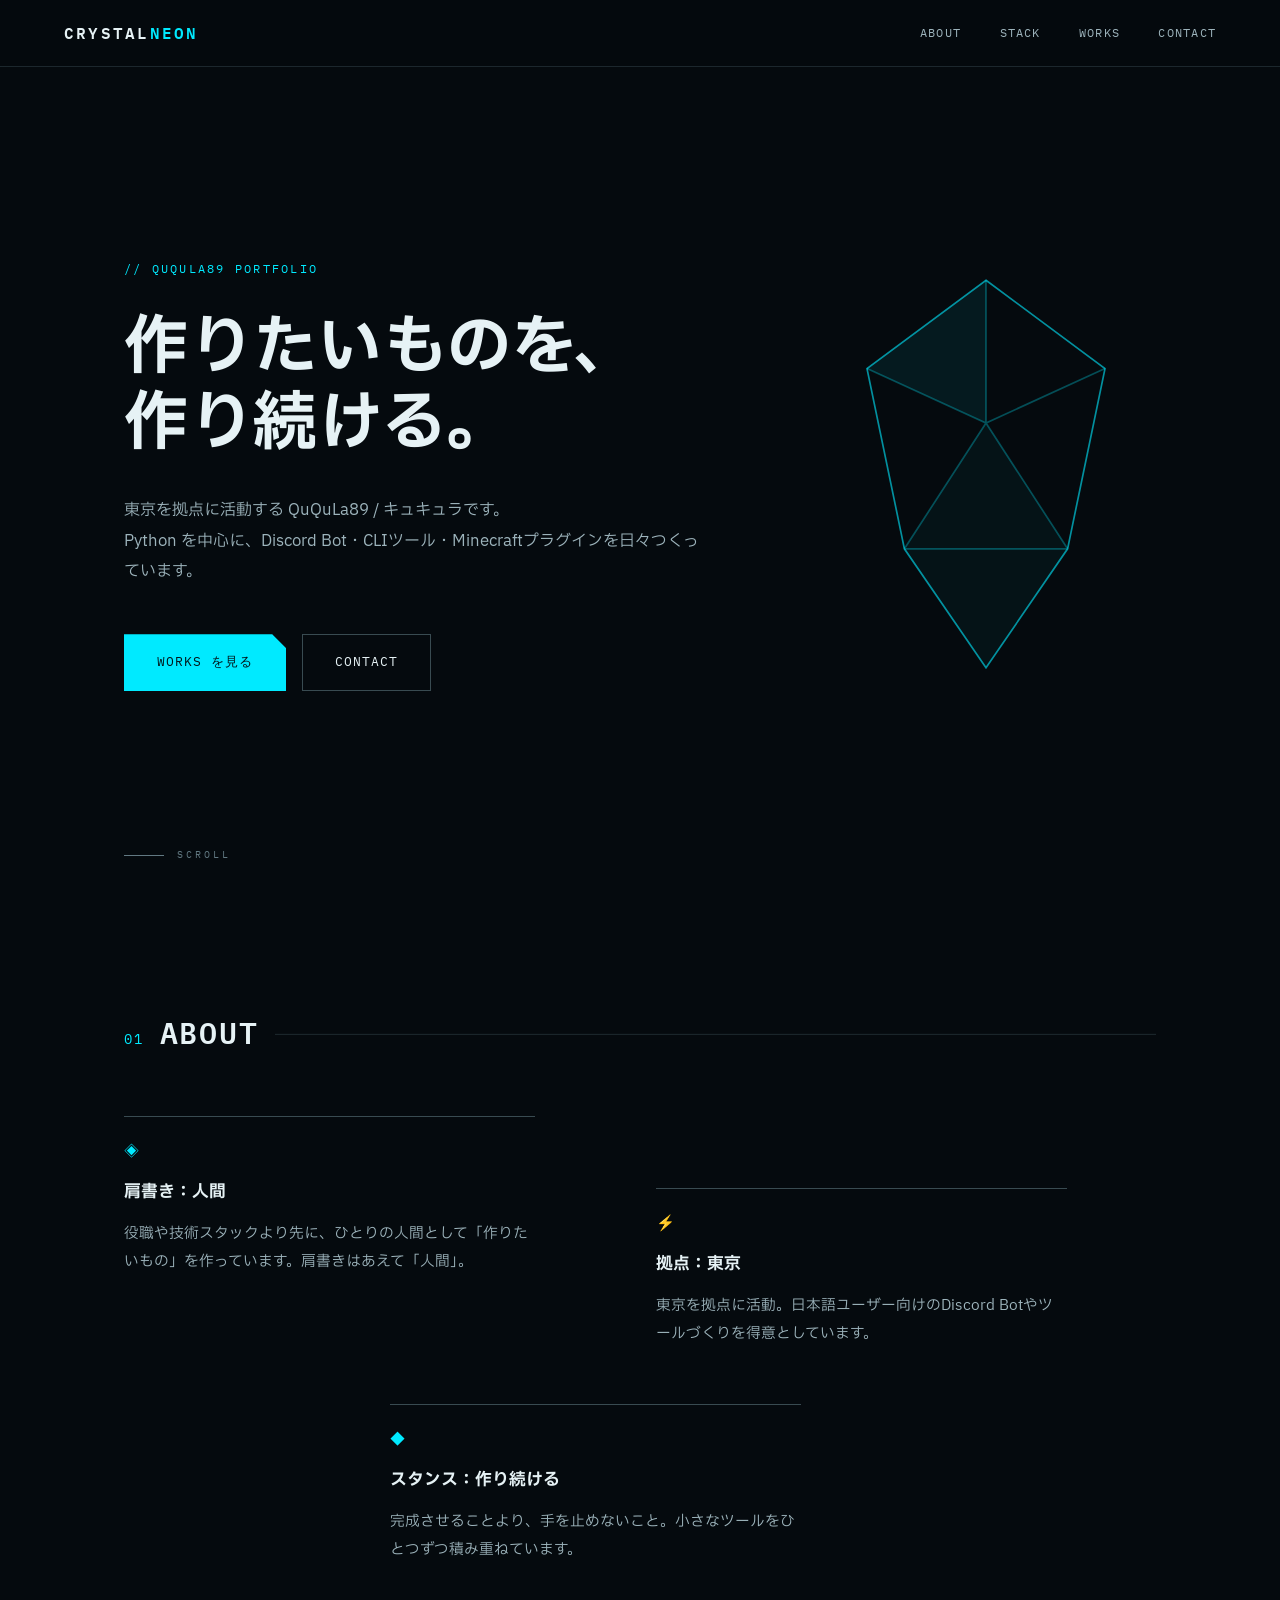
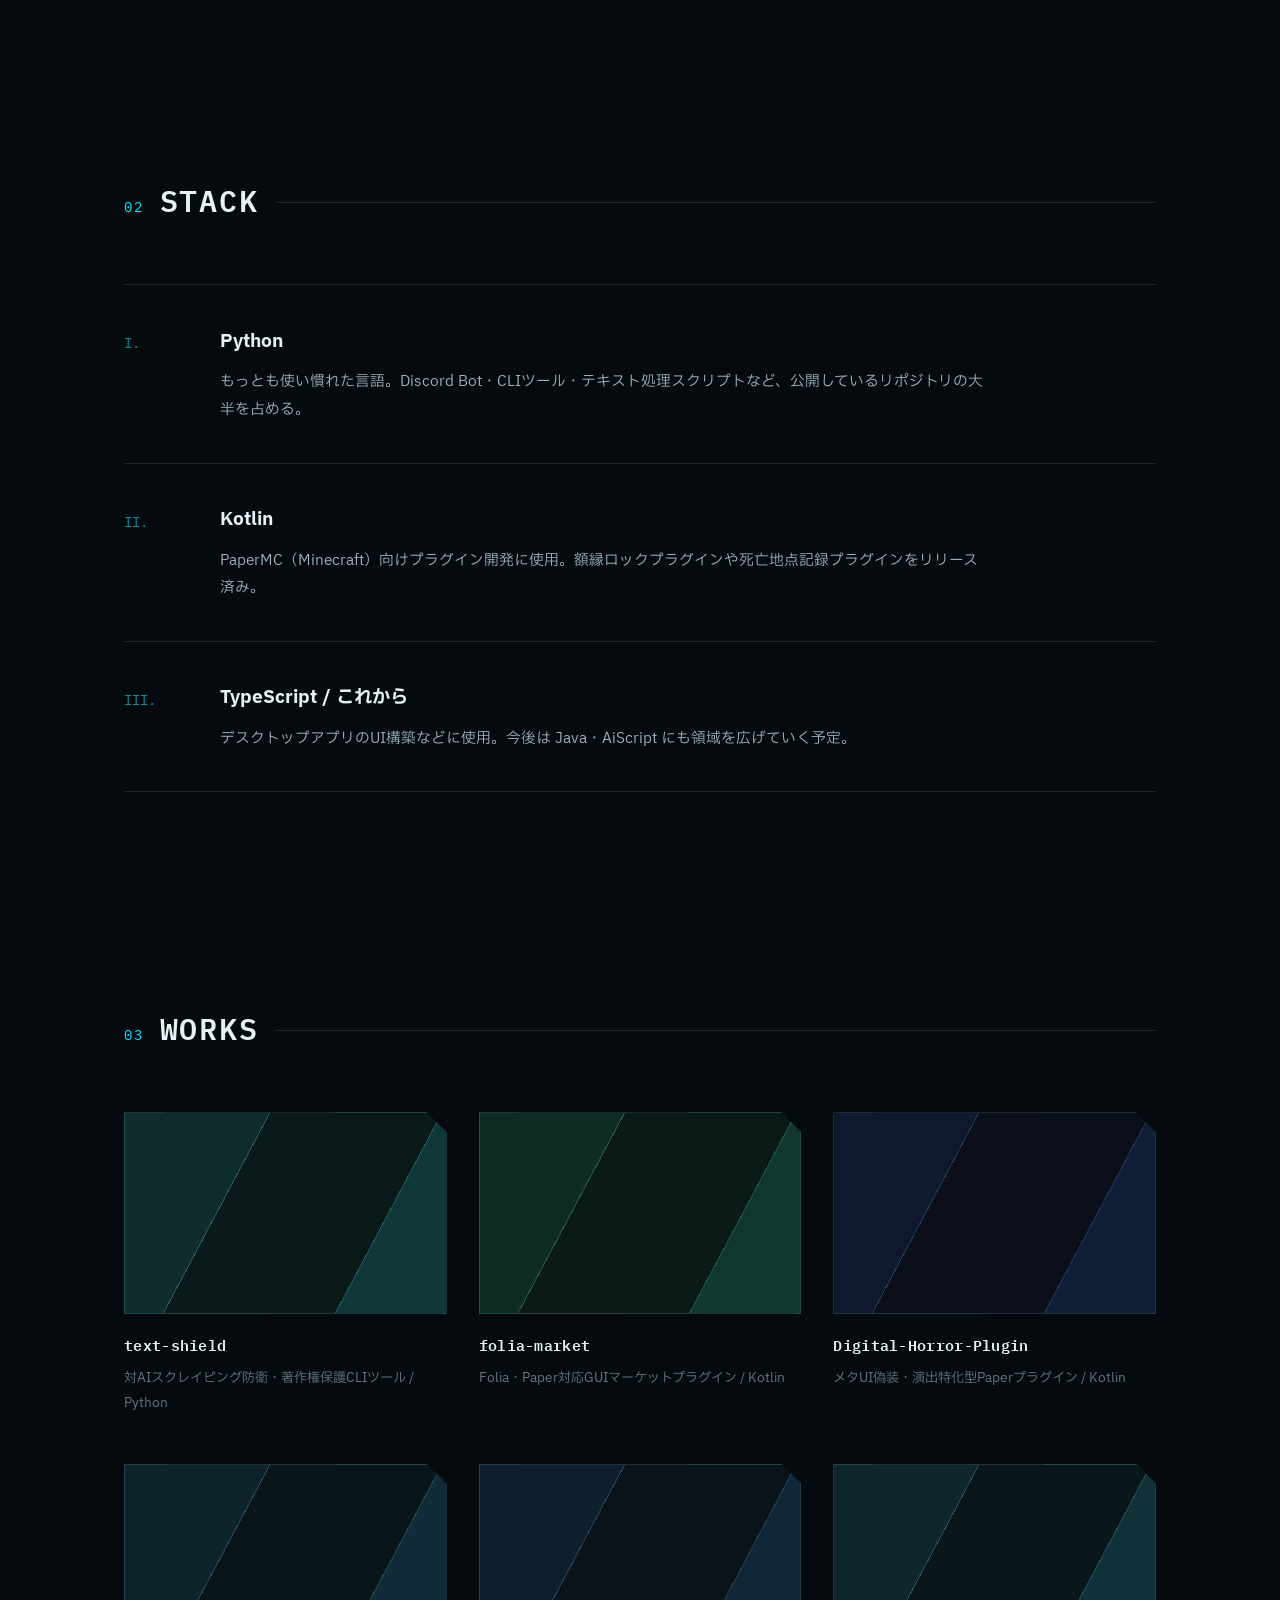
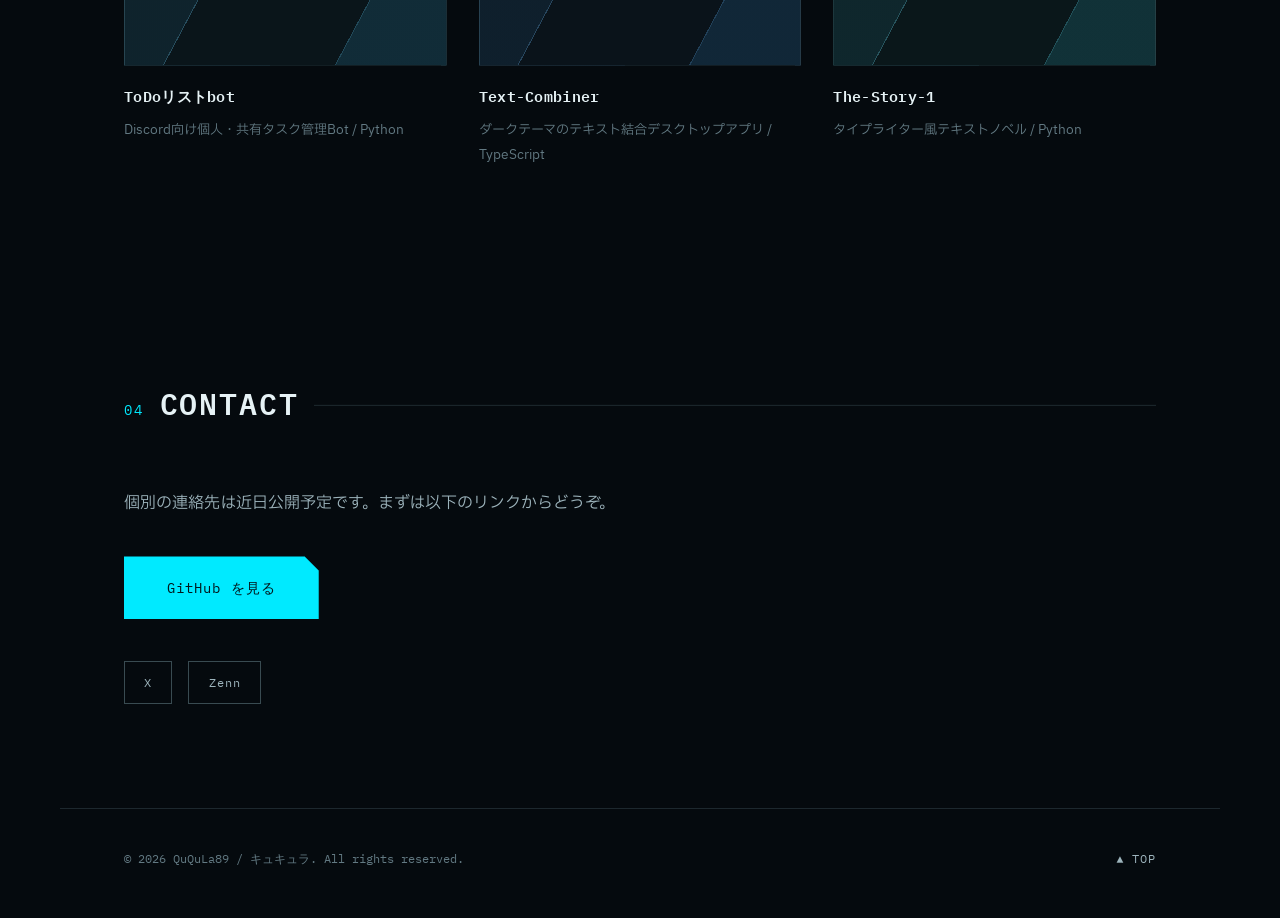
==== commit 28ac9883: "feat: WORKS更新・ヒーローアニメーション削除・CONTACT重複リンク整理" ====
--- a/index.html
+++ b/index.html
@@ -106,35 +106,35 @@
   <section class="works" id="works">
     <h2 class="section-title"><span>03</span> WORKS</h2>
     <div class="works-grid">
-      <a class="work-card" href="https://github.com/QuQuLa89/The-Story-1" target="_blank" rel="noopener">
-        <div class="work-thumb" style="--hue:190"></div>
-        <h3>The-Story-1</h3>
-        <p>タイプライター風テキストノベル / Python</p>
+      <a class="work-card" href="https://github.com/QuQuLa89/text-shield" target="_blank" rel="noopener">
+        <div class="work-thumb" style="--hue:180"></div>
+        <h3>text-shield</h3>
+        <p>対AIスクレイピング防衛・著作権保護CLIツール / Python</p>
+      </a>
+      <a class="work-card" href="https://github.com/QuQuLa89/folia-market" target="_blank" rel="noopener">
+        <div class="work-thumb" style="--hue:165"></div>
+        <h3>folia-market</h3>
+        <p>Folia・Paper対応GUIマーケットプラグイン / Kotlin</p>
+      </a>
+      <a class="work-card" href="https://github.com/QuQuLa89/Digital-Horror-Plugin" target="_blank" rel="noopener">
+        <div class="work-thumb" style="--hue:220"></div>
+        <h3>Digital-Horror-Plugin</h3>
+        <p>メタUI偽装・演出特化型Paperプラグイン / Kotlin</p>
       </a>
       <a class="work-card" href="https://github.com/QuQuLa89/Discord-ToDo-Bot-for-Japanese" target="_blank" rel="noopener">
         <div class="work-thumb" style="--hue:198"></div>
         <h3>ToDoリストbot</h3>
         <p>Discord向け個人・共有タスク管理Bot / Python</p>
       </a>
-      <a class="work-card" href="https://github.com/QuQuLa89/News-Kanji-Extractor" target="_blank" rel="noopener">
-        <div class="work-thumb" style="--hue:182"></div>
-        <h3>News-Kanji-Extractor</h3>
-        <p>ニュース記事から漢字を抽出するツール / Python</p>
-      </a>
       <a class="work-card" href="https://github.com/QuQuLa89/Text-Combiner" target="_blank" rel="noopener">
         <div class="work-thumb" style="--hue:206"></div>
         <h3>Text-Combiner</h3>
         <p>ダークテーマのテキスト結合デスクトップアプリ / TypeScript</p>
       </a>
-      <a class="work-card" href="https://github.com/QuQuLa89/Gakubuchi-Locker" target="_blank" rel="noopener">
-        <div class="work-thumb" style="--hue:174"></div>
-        <h3>Gakubuchi-Locker</h3>
-        <p>PaperMC向け額縁ロックプラグイン / Kotlin</p>
-      </a>
-      <a class="work-card" href="https://github.com/QuQuLa89/Death-Reminder" target="_blank" rel="noopener">
-        <div class="work-thumb" style="--hue:214"></div>
-        <h3>DeathReminder</h3>
-        <p>死亡地点を記録するPaperプラグイン / Kotlin</p>
+      <a class="work-card" href="https://github.com/QuQuLa89/The-Story-1" target="_blank" rel="noopener">
+        <div class="work-thumb" style="--hue:190"></div>
+        <h3>The-Story-1</h3>
+        <p>タイプライター風テキストノベル / Python</p>
       </a>
     </div>
   </section>
@@ -145,7 +145,6 @@
     <a class="btn btn-primary btn-large" href="https://github.com/QuQuLa89" target="_blank" rel="noopener">GitHub を見る</a>
     <ul class="social-list">
       <li><a href="https://x.com/QuQuLa89" target="_blank" rel="noopener" aria-label="X (Twitter)">X</a></li>
-      <li><a href="https://github.com/QuQuLa89" target="_blank" rel="noopener" aria-label="GitHub">GitHub</a></li>
       <li><a href="https://zenn.dev/ququla89" target="_blank" rel="noopener" aria-label="Zenn">Zenn</a></li>
     </ul>
   </section>
--- a/assets/css/style.css
+++ b/assets/css/style.css
@@ -233,17 +233,6 @@
   height: 1px;
   background: var(--ink-faint);
 }
-
-/* hero entrance — the page's one orchestrated motion */
-@keyframes rise {
-  from { opacity: 0; transform: translateY(16px); }
-  to   { opacity: 1; transform: none; }
-}
-.hero .eyebrow       { animation: rise 0.7s var(--ease) 0.05s both; }
-.hero .hero-title    { animation: rise 0.7s var(--ease) 0.12s both; }
-.hero .hero-lead     { animation: rise 0.7s var(--ease) 0.2s both; }
-.hero .hero-actions  { animation: rise 0.7s var(--ease) 0.28s both; }
-.hero .hero-visual   { animation: rise 0.9s var(--ease) 0.25s both; }
 
 /* =========================
    Section shared
@@ -509,11 +498,4 @@
 
 @media (prefers-reduced-motion: reduce) {
   html { scroll-behavior: auto; }
-  .hero .eyebrow,
-  .hero .hero-title,
-  .hero .hero-lead,
-  .hero .hero-actions,
-  .hero .hero-visual {
-    animation: none;
-  }
-}
+}
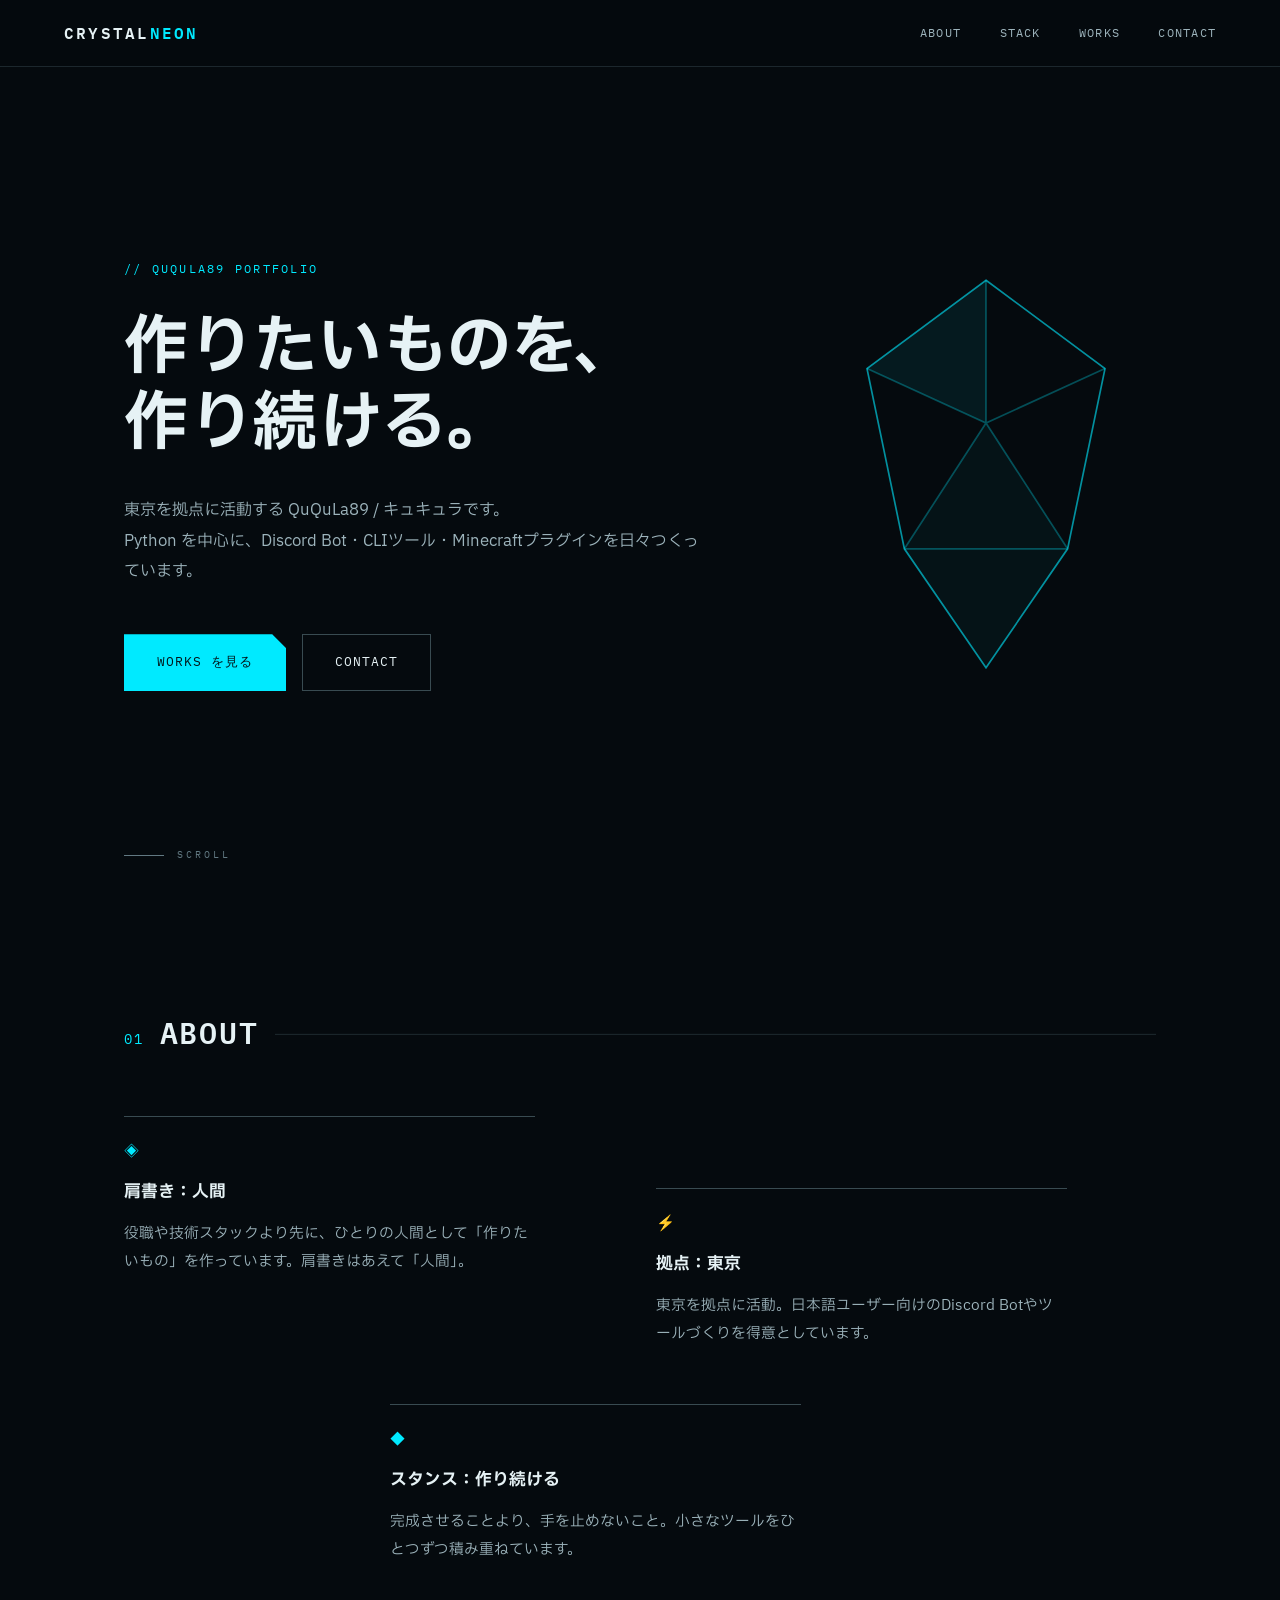
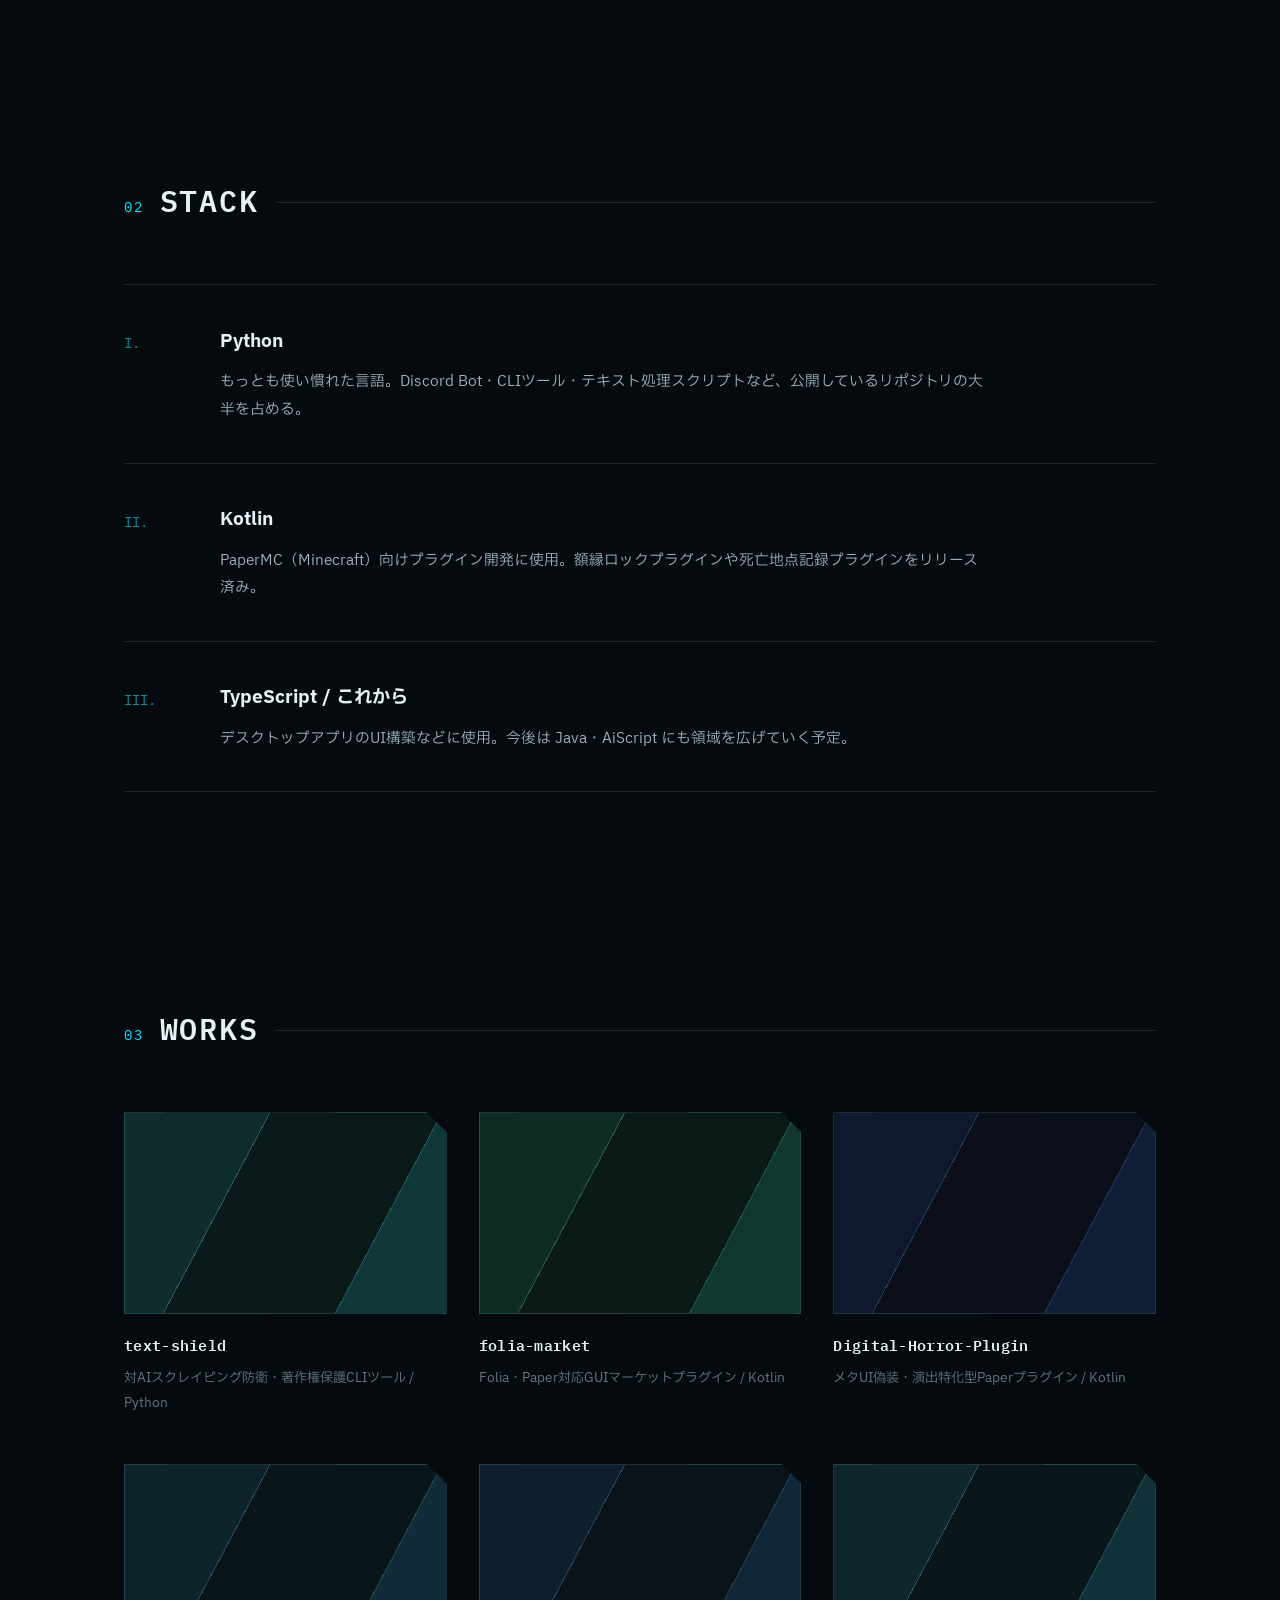
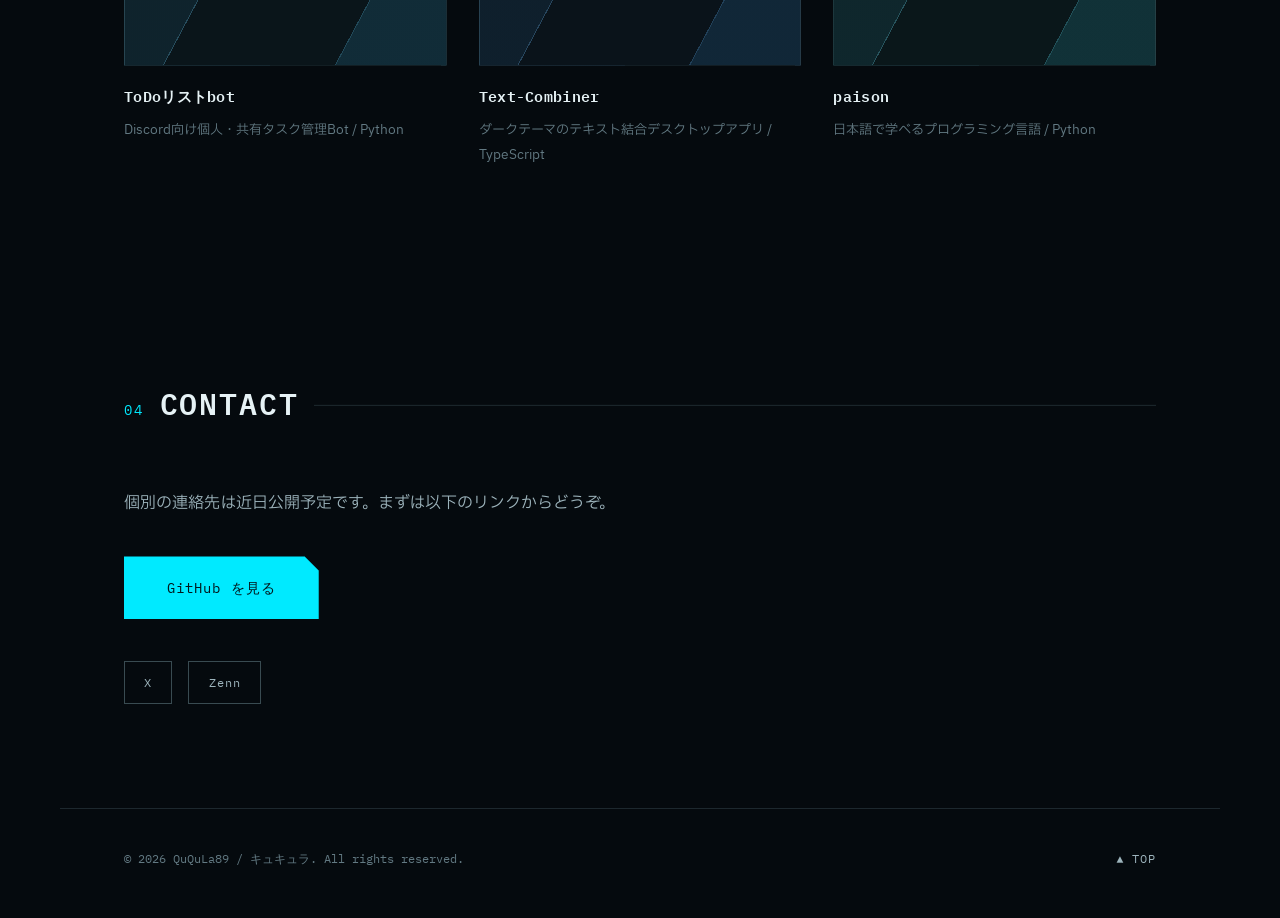
==== commit c7695bdd: "feat: WORKSのThe-Story-1をpaisonへ差し替え" ====
--- a/index.html
+++ b/index.html
@@ -131,10 +131,10 @@
         <h3>Text-Combiner</h3>
         <p>ダークテーマのテキスト結合デスクトップアプリ / TypeScript</p>
       </a>
-      <a class="work-card" href="https://github.com/QuQuLa89/The-Story-1" target="_blank" rel="noopener">
+      <a class="work-card" href="https://github.com/QuQuLa89/paison" target="_blank" rel="noopener">
         <div class="work-thumb" style="--hue:190"></div>
-        <h3>The-Story-1</h3>
-        <p>タイプライター風テキストノベル / Python</p>
+        <h3>paison</h3>
+        <p>日本語で学べるプログラミング言語 / Python</p>
       </a>
     </div>
   </section>
